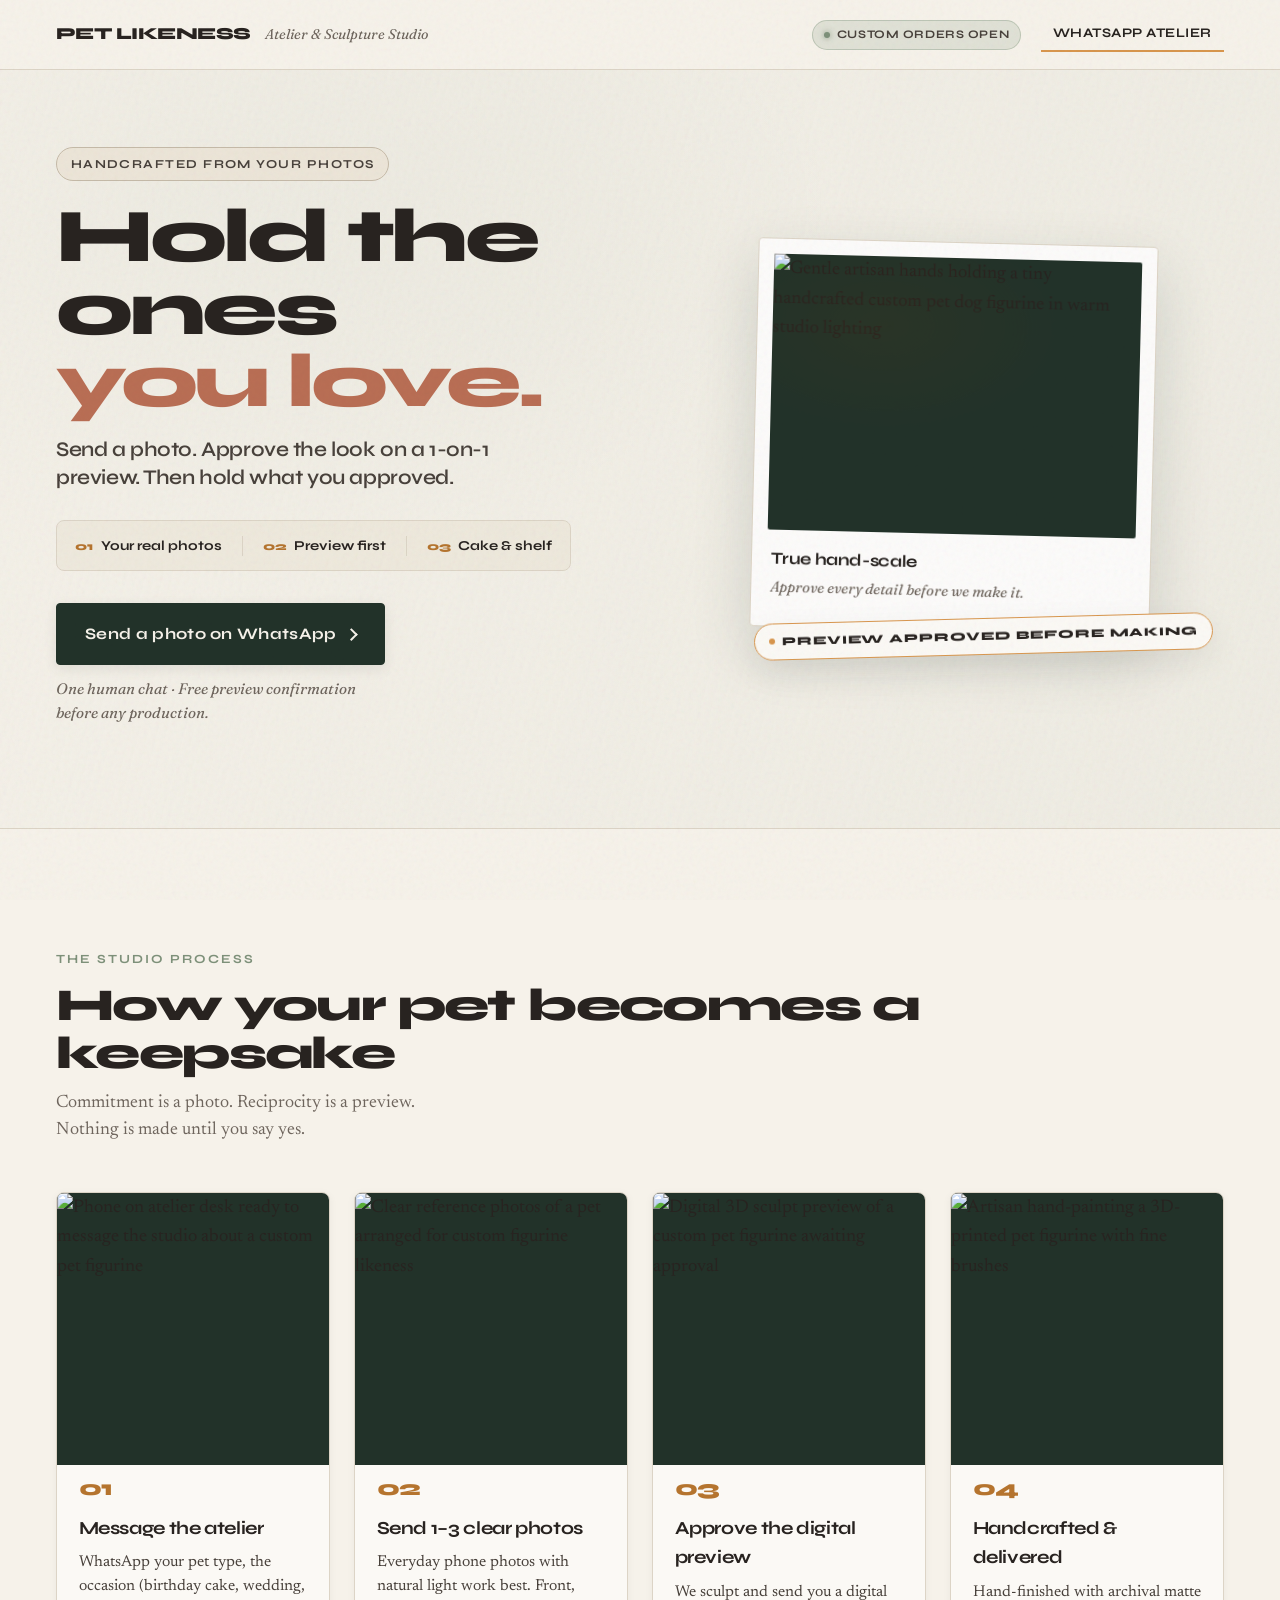
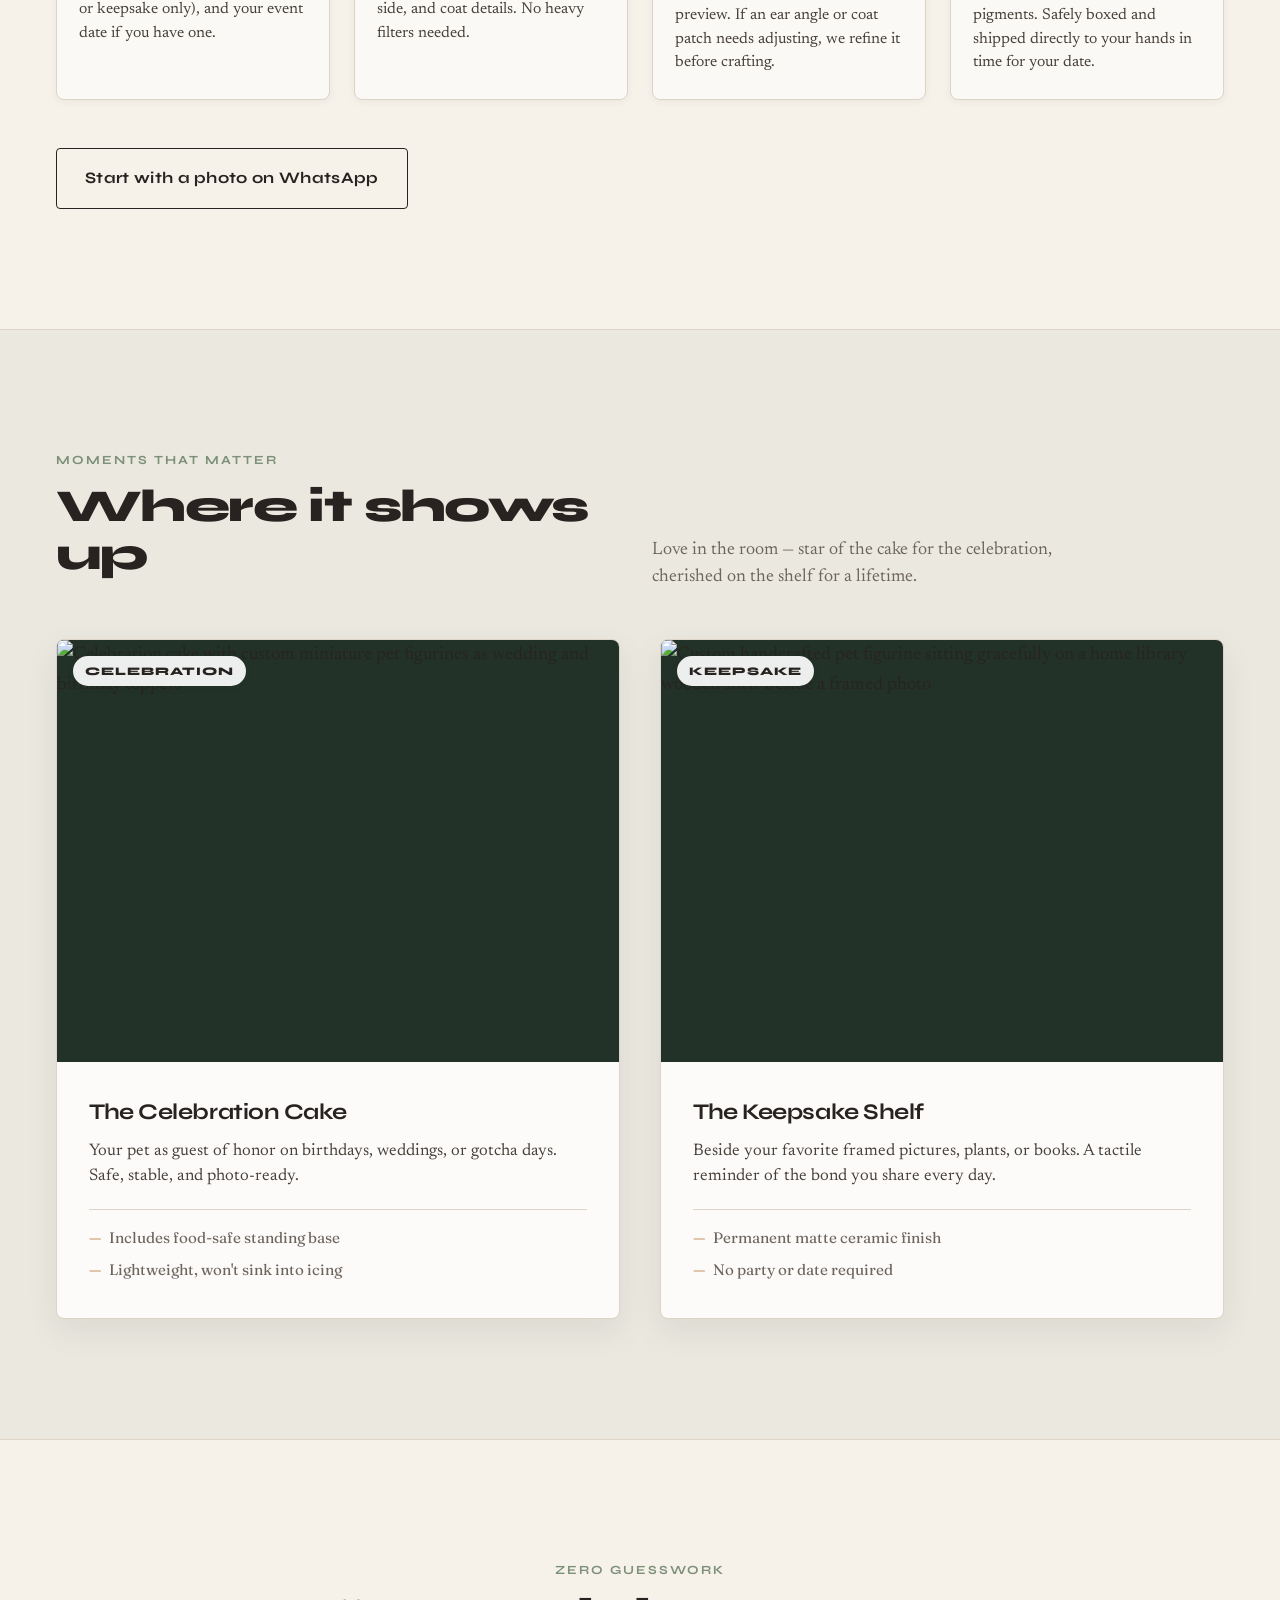
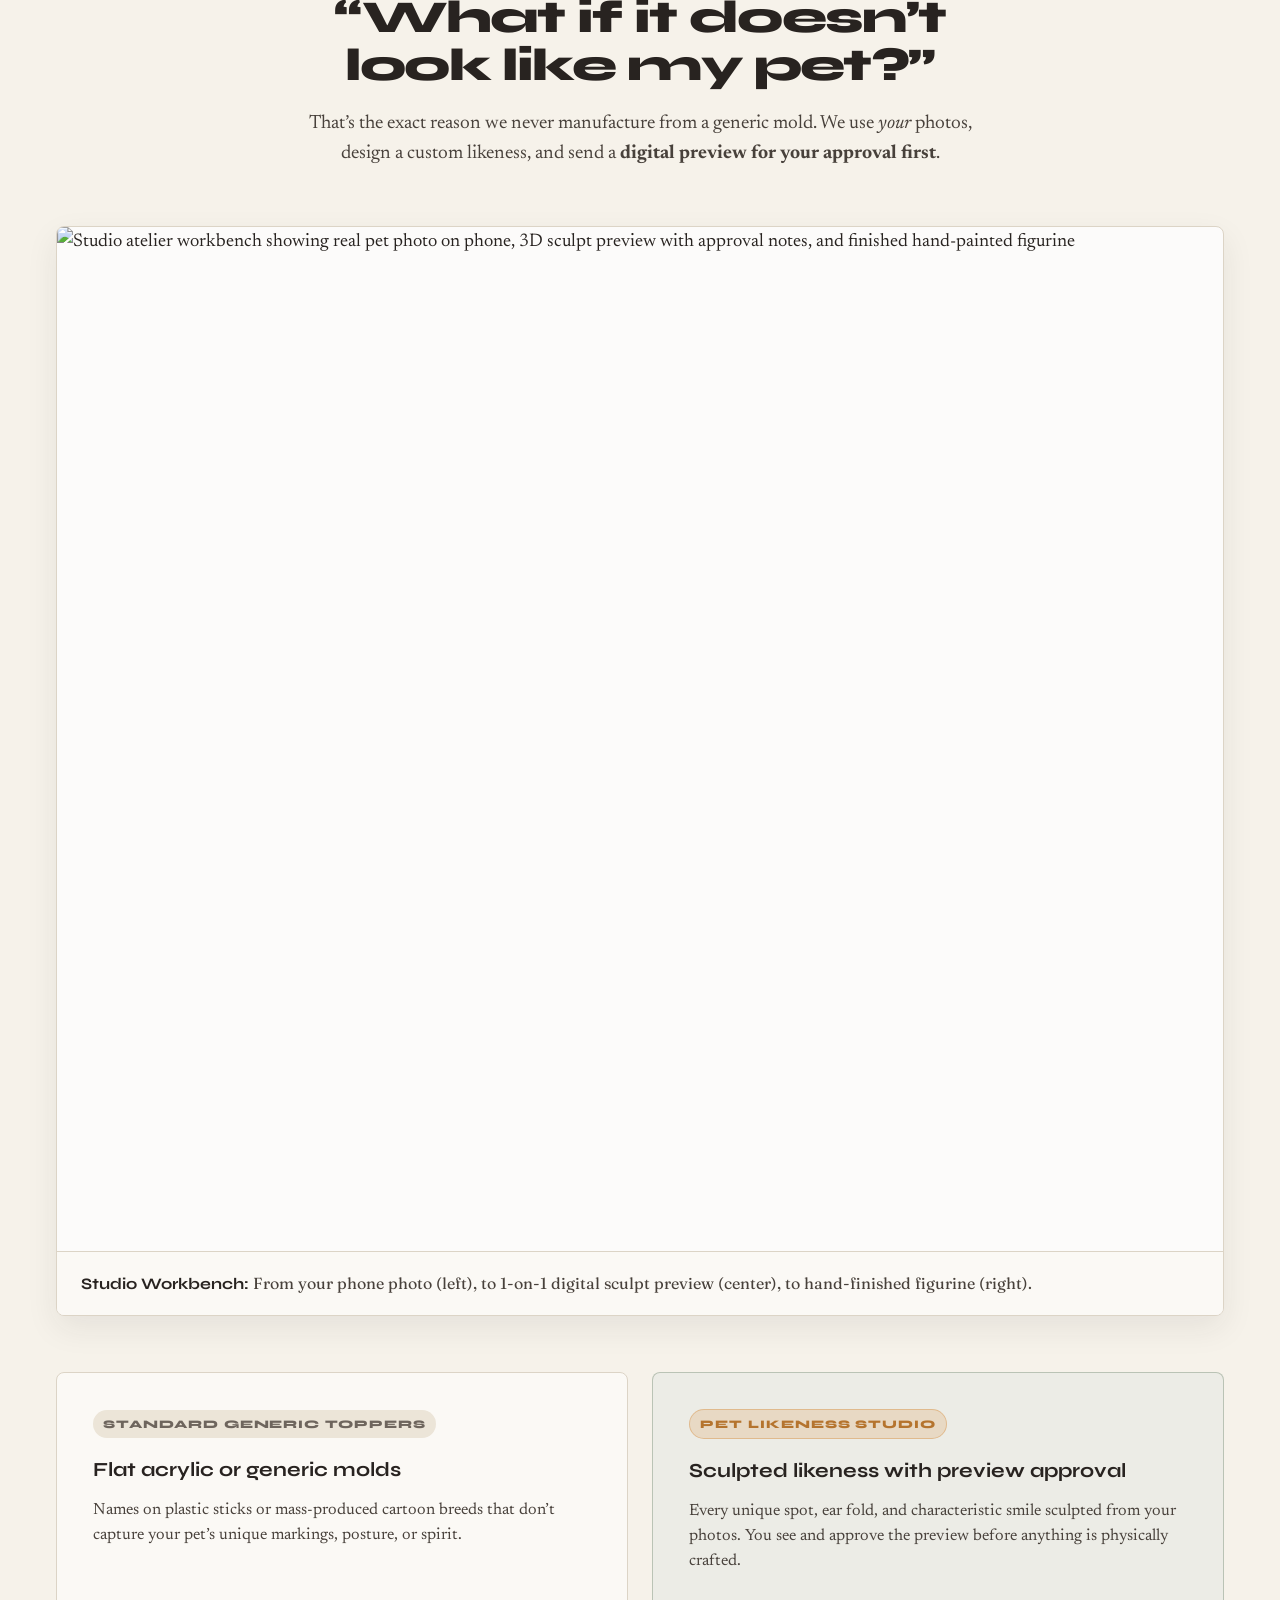
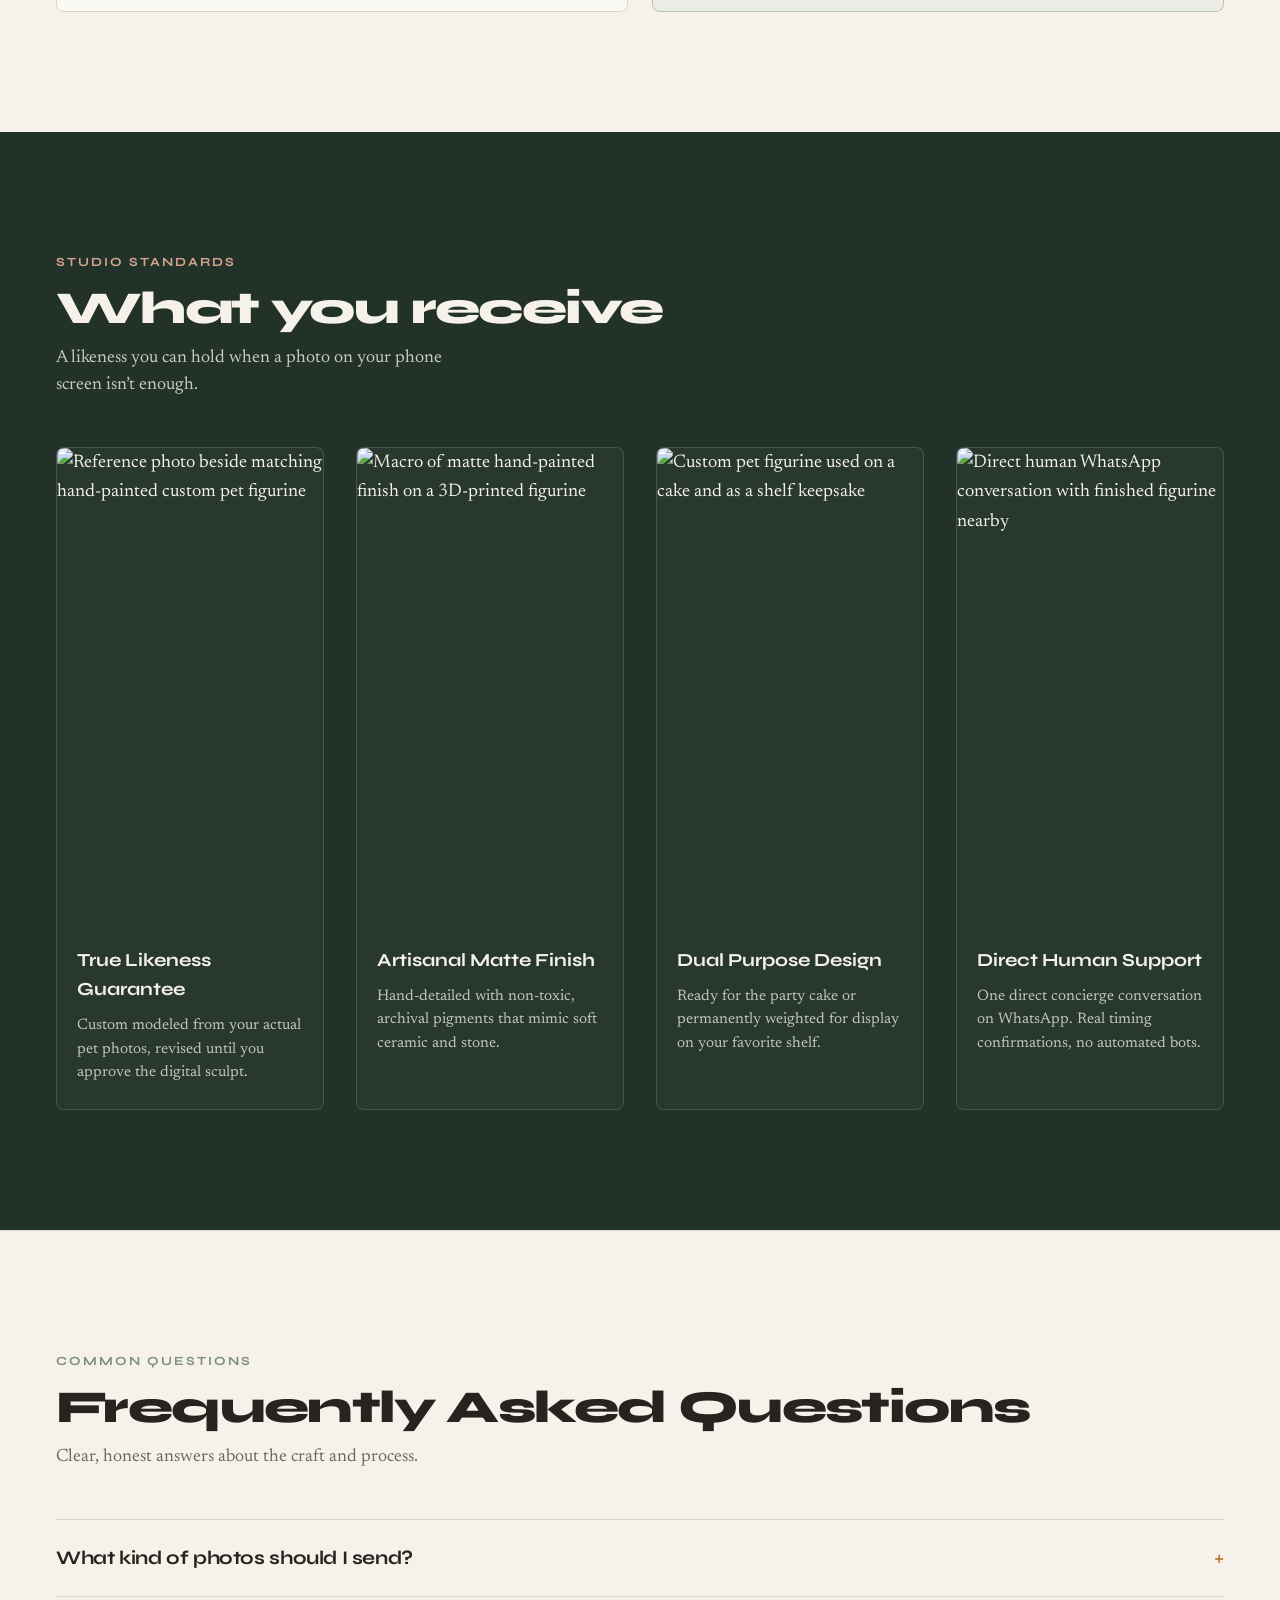
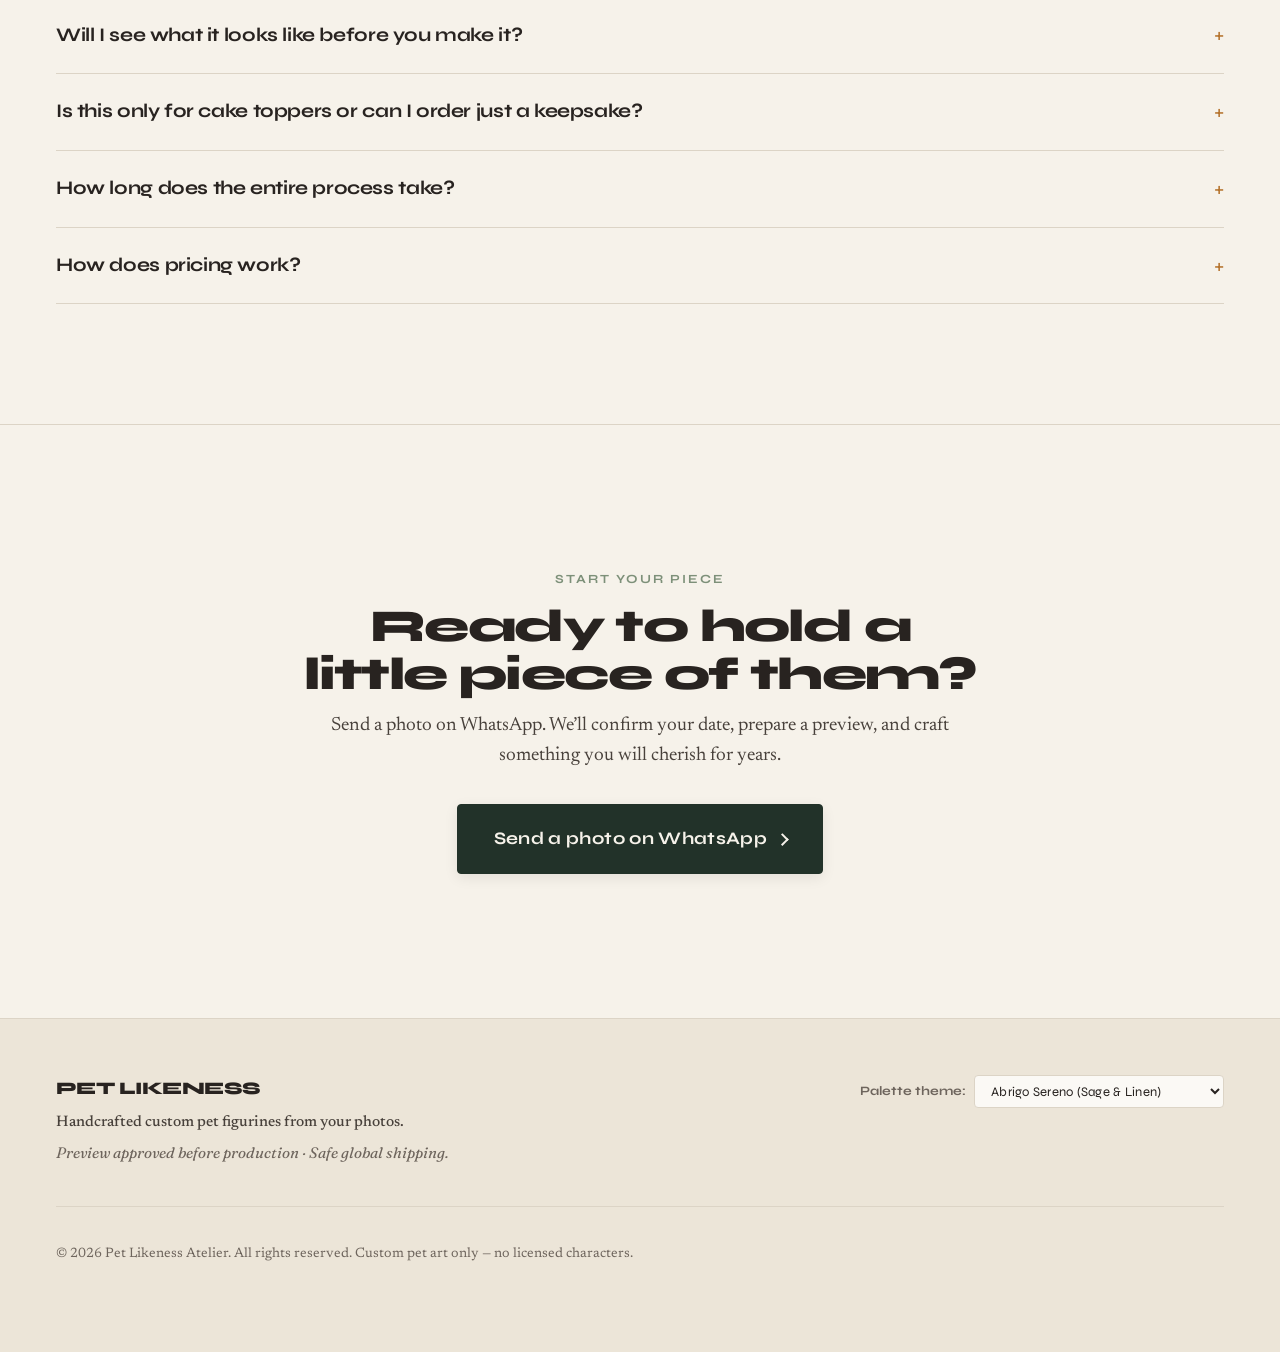
==== landing/index.html @ f9dd15cf "feat(landing): ship Pet Likeness atelier page with Abrigo Sereno palette Adds the conversion landing" ====
<!DOCTYPE html>
<html lang="en" data-palette="abrigo-sereno">
<head>
  <meta charset="UTF-8" />
  <meta name="viewport" content="width=device-width, initial-scale=1" />
  <title>Pet Likeness — Love you can hold | Custom Pet Figurine Studio</title>
  <meta
    name="description"
    content="Hold the ones you love. A custom pet figurine handcrafted from your photo — approve the digital preview, then keep them close."
  />
  <link rel="preconnect" href="https://fonts.googleapis.com" />
  <link rel="preconnect" href="https://fonts.gstatic.com" crossorigin />
  <link
    href="https://fonts.googleapis.com/css2?family=Fraunces:opsz,ital,wght@9..144,0,400;9..144,0,500;9..144,1,400;9..144,1,500&family=Newsreader:opsz,ital,wght@6..72,400;6..72,500;6..72,600&family=Syne:wght@500;700;800&display=swap"
    rel="stylesheet"
  />
  <link rel="stylesheet" href="styles.css" />
</head>
<body>
  <a class="skip-link" href="#main">Skip to content</a>
  <div class="grain" aria-hidden="true"></div>

  <!-- Studio Topbar -->
  <header class="topbar">
    <div class="topbar__brand">
      <a class="mark" href="#main">Pet Likeness</a>
      <span class="topbar__tagline">Atelier &amp; Sculpture Studio</span>
    </div>
    <div class="topbar__actions">
      <span class="status-badge" aria-label="Studio status">
        <span class="status-dot"></span> Custom Orders Open
      </span>
      <a class="topbar__wa js-wa" href="#">WhatsApp Atelier</a>
    </div>
  </header>

  <main id="main">
    <!-- Hero: Hand-Scale Physical Emotion (System 1) + Atelier Framing -->
    <section class="hero" aria-labelledby="hero-heading">
      <div class="hero__wash" aria-hidden="true"></div>
      <div class="hero__grid">
        <div class="hero__copy">
          <div class="studio-badge load-a">
            Handcrafted from your photos
          </div>
          <h1 id="hero-heading" class="load-b">
            Hold the ones
            <span class="h1-accent">you love.</span>
          </h1>
          <p class="craft load-c">
            Send a photo. Approve the look on a 1-on-1 preview. Then hold what you approved.
          </p>
          
          <div class="hero__highlights load-c">
            <div class="highlight-item">
              <span class="highlight-num">01</span>
              <span>Your real photos</span>
            </div>
            <div class="highlight-divider"></div>
            <div class="highlight-item">
              <span class="highlight-num">02</span>
              <span>Preview first</span>
            </div>
            <div class="highlight-divider"></div>
            <div class="highlight-item">
              <span class="highlight-num">03</span>
              <span>Cake &amp; shelf</span>
            </div>
          </div>

          <div class="cta-row load-d">
            <a class="btn btn--primary js-wa" href="#">
              <span>Send a photo on WhatsApp</span>
              <span class="btn-arrow" aria-hidden="true"></span>
            </a>
            <p class="micro">One human chat · Free preview confirmation before any production.</p>
          </div>
        </div>

        <aside class="hero__media load-e" aria-label="Handcrafted pet figurine preview">
          <div class="hold-stage">
            <figure class="polaroid">
              <div class="polaroid__frame">
                <img
                  src="assets/hero-hand-figurine.jpg"
                  alt="Gentle artisan hands holding a tiny handcrafted custom pet dog figurine in warm studio lighting"
                  class="polaroid__img"
                  loading="eager"
                  width="720"
                  height="540"
                />
                <div class="polaroid__glow" aria-hidden="true"></div>
              </div>
              <figcaption class="polaroid__cap">
                <span class="cap-title">True hand-scale</span>
                <span class="cap-sub">Approve every detail before we make it.</span>
              </figcaption>
            </figure>
            <p class="proof-chip">
              <span class="proof-chip__dot"></span> Preview approved before making
            </p>
          </div>
        </aside>
      </div>
    </section>

    <!-- The 4-Step Studio Mechanism -->
    <section class="band" id="how" aria-labelledby="how-heading">
      <div class="band__head">
        <p class="eyebrow">The Studio Process</p>
        <h2 id="how-heading">How your pet becomes a keepsake</h2>
        <p class="band__lead">
          Commitment is a photo. Reciprocity is a preview. Nothing is made until you say yes.
        </p>
      </div>
      <ol class="rail">
        <li class="rail-card">
          <div class="rail-card__media">
            <img
              src="assets/process-01-message.jpg"
              alt="Phone on atelier desk ready to message the studio about a custom pet figurine"
              class="rail-card__img"
              loading="lazy"
              width="640"
              height="640"
            />
          </div>
          <span class="rail__n" aria-hidden="true">01</span>
          <div class="rail__content">
            <h3>Message the atelier</h3>
            <p>WhatsApp your pet type, the occasion (birthday cake, wedding, or keepsake only), and your event date if you have one.</p>
          </div>
        </li>
        <li class="rail-card">
          <div class="rail-card__media">
            <img
              src="assets/process-02-photos.jpg"
              alt="Clear reference photos of a pet arranged for custom figurine likeness"
              class="rail-card__img"
              loading="lazy"
              width="640"
              height="640"
            />
          </div>
          <span class="rail__n" aria-hidden="true">02</span>
          <div class="rail__content">
            <h3>Send 1–3 clear photos</h3>
            <p>Everyday phone photos with natural light work best. Front, side, and coat details. No heavy filters needed.</p>
          </div>
        </li>
        <li class="rail-card">
          <div class="rail-card__media">
            <img
              src="assets/process-03-preview.jpg"
              alt="Digital 3D sculpt preview of a custom pet figurine awaiting approval"
              class="rail-card__img"
              loading="lazy"
              width="640"
              height="640"
            />
          </div>
          <span class="rail__n" aria-hidden="true">03</span>
          <div class="rail__content">
            <h3>Approve the digital preview</h3>
            <p>We sculpt and send you a digital preview. If an ear angle or coat patch needs adjusting, we refine it before crafting.</p>
          </div>
        </li>
        <li class="rail-card">
          <div class="rail-card__media">
            <img
              src="assets/process-04-handcraft.jpg"
              alt="Artisan hand-painting a 3D-printed pet figurine with fine brushes"
              class="rail-card__img"
              loading="lazy"
              width="640"
              height="640"
            />
          </div>
          <span class="rail__n" aria-hidden="true">04</span>
          <div class="rail__content">
            <h3>Handcrafted &amp; delivered</h3>
            <p>Hand-finished with archival matte pigments. Safely boxed and shipped directly to your hands in time for your date.</p>
          </div>
        </li>
      </ol>
      <div class="band__cta">
        <a class="btn btn--secondary js-wa" href="#">
          <span>Start with a photo on WhatsApp</span>
        </a>
      </div>
    </section>

    <!-- Occasions Showcase: Where It Shows Up -->
    <section class="gallery-section" id="where" aria-labelledby="where-heading">
      <div class="gallery-head">
        <div>
          <p class="eyebrow">Moments That Matter</p>
          <h2 id="where-heading">Where it shows up</h2>
        </div>
        <p class="band__lead">
          Love in the room — star of the cake for the celebration, cherished on the shelf for a lifetime.
        </p>
      </div>

      <div class="gallery-grid">
        <article class="gallery-card">
          <div class="gallery-card__media">
            <img
              src="assets/occasion-cake-topper.jpg"
              alt="Celebration cake with custom miniature pet figurines as wedding and birthday toppers"
              class="gallery-card__img"
              loading="lazy"
              width="1536"
              height="1024"
            />
            <span class="gallery-card__tag">Celebration</span>
          </div>
          <div class="gallery-card__info">
            <h3>The Celebration Cake</h3>
            <p>Your pet as guest of honor on birthdays, weddings, or gotcha days. Safe, stable, and photo-ready.</p>
            <ul class="card-features">
              <li>Includes food-safe standing base</li>
              <li>Lightweight, won't sink into icing</li>
            </ul>
          </div>
        </article>

        <article class="gallery-card">
          <div class="gallery-card__media">
            <img
              src="assets/occasion-shelf-keepsake.jpg"
              alt="Custom handcrafted pet figurine sitting gracefully on a home library wooden shelf beside a framed photo"
              class="gallery-card__img"
              loading="lazy"
              width="1536"
              height="1024"
            />
            <span class="gallery-card__tag">Keepsake</span>
          </div>
          <div class="gallery-card__info">
            <h3>The Keepsake Shelf</h3>
            <p>Beside your favorite framed pictures, plants, or books. A tactile reminder of the bond you share every day.</p>
            <ul class="card-features">
              <li>Permanent matte ceramic finish</li>
              <li>No party or date required</li>
            </ul>
          </div>
        </article>
      </div>
    </section>

    <!-- The Real Worry: Likeness Guarantee & Visual Proof -->
    <section class="worry-section" id="worry" aria-labelledby="worry-heading">
      <div class="worry-container">
        <div class="worry-header">
          <p class="eyebrow">Zero Guesswork</p>
          <h2 id="worry-heading">“What if it doesn’t look like my pet?”</h2>
          <p class="worry__lead">
            That’s the exact reason we never manufacture from a generic mold. We use <em>your</em> photos, design a custom likeness, and send a <strong>digital preview for your approval first</strong>.
          </p>
        </div>

        <div class="proof-showcase">
          <figure class="proof-figure">
            <img
              src="assets/mechanism-preview-craft.jpg"
              alt="Studio atelier workbench showing real pet photo on phone, 3D sculpt preview with approval notes, and finished hand-painted figurine"
              class="proof-img"
              loading="lazy"
              width="1536"
              height="1024"
            />
            <figcaption class="proof-caption">
              <strong>Studio Workbench:</strong> From your phone photo (left), to 1-on-1 digital sculpt preview (center), to hand-finished figurine (right).
            </figcaption>
          </figure>
        </div>

        <div class="comparison-grid">
          <div class="compare-card compare-card--generic">
            <span class="compare-badge">Standard Generic Toppers</span>
            <h3>Flat acrylic or generic molds</h3>
            <p>Names on plastic sticks or mass-produced cartoon breeds that don’t capture your pet’s unique markings, posture, or spirit.</p>
          </div>
          <div class="compare-card compare-card--studio">
            <span class="compare-badge compare-badge--highlight">Pet Likeness Studio</span>
            <h3>Sculpted likeness with preview approval</h3>
            <p>Every unique spot, ear fold, and characteristic smile sculpted from your photos. You see and approve the preview before anything is physically crafted.</p>
          </div>
        </div>
      </div>
    </section>

    <!-- What You Get: Studio Guarantee -->
    <section class="band band--ink" id="get" aria-labelledby="get-heading">
      <div class="band__head">
        <p class="eyebrow eyebrow--light">Studio Standards</p>
        <h2 id="get-heading">What you receive</h2>
        <p class="band__lead">A likeness you can hold when a photo on your phone screen isn’t enough.</p>
      </div>
      <div class="specs-grid">
        <div class="spec-box">
          <img
            src="assets/spec-likeness.jpg"
            alt="Reference photo beside matching hand-painted custom pet figurine"
            class="spec-thumb"
            loading="lazy"
            width="480"
            height="480"
          />
          <h4>True Likeness Guarantee</h4>
          <p>Custom modeled from your actual pet photos, revised until you approve the digital sculpt.</p>
        </div>
        <div class="spec-box">
          <img
            src="assets/spec-finish.jpg"
            alt="Macro of matte hand-painted finish on a 3D-printed figurine"
            class="spec-thumb"
            loading="lazy"
            width="480"
            height="480"
          />
          <h4>Artisanal Matte Finish</h4>
          <p>Hand-detailed with non-toxic, archival pigments that mimic soft ceramic and stone.</p>
        </div>
        <div class="spec-box">
          <img
            src="assets/spec-dual.jpg"
            alt="Custom pet figurine used on a cake and as a shelf keepsake"
            class="spec-thumb"
            loading="lazy"
            width="480"
            height="480"
          />
          <h4>Dual Purpose Design</h4>
          <p>Ready for the party cake or permanently weighted for display on your favorite shelf.</p>
        </div>
        <div class="spec-box">
          <img
            src="assets/spec-support.jpg"
            alt="Direct human WhatsApp conversation with finished figurine nearby"
            class="spec-thumb"
            loading="lazy"
            width="480"
            height="480"
          />
          <h4>Direct Human Support</h4>
          <p>One direct concierge conversation on WhatsApp. Real timing confirmations, no automated bots.</p>
        </div>
      </div>
    </section>

    <!-- FAQ -->
    <section class="band" id="faq" aria-labelledby="faq-heading">
      <div class="band__head">
        <p class="eyebrow">Common Questions</p>
        <h2 id="faq-heading">Frequently Asked Questions</h2>
        <p class="band__lead">Clear, honest answers about the craft and process.</p>
      </div>
      <div class="faq">
        <details>
          <summary>What kind of photos should I send?</summary>
          <div class="faq-content">
            <p>Any 1 to 3 clear photos taken with your phone under natural light. A full-body view, a clear face shot, and any special markings (spots, unique tail, coat gradient) work perfectly.</p>
          </div>
        </details>
        <details>
          <summary>Will I see what it looks like before you make it?</summary>
          <div class="faq-content">
            <p>Yes, 100%. We always provide a digital preview first. Production only begins after you give your explicit approval.</p>
          </div>
        </details>
        <details>
          <summary>Is this only for cake toppers or can I order just a keepsake?</summary>
          <div class="faq-content">
            <p>Both! While many people love having their pet on their birthday or wedding cake, over half of our orders are made purely as home keepsakes to keep on a desk or shelf.</p>
          </div>
        </details>
        <details>
          <summary>How long does the entire process take?</summary>
          <div class="faq-content">
            <p>Because each piece is custom designed, crafted, and painted by hand, timing depends on our current studio queue and your event date. Tell us your date on WhatsApp and we will confirm scheduling upfront.</p>
          </div>
        </details>
        <details>
          <summary>How does pricing work?</summary>
          <div class="faq-content">
            <p>Pricing is transparent and based on pet size, detail complexity, and whether you'd like single or multiple pets. Send a photo and we’ll reply with a custom quote.</p>
          </div>
        </details>
      </div>
    </section>

    <!-- Closing Callout with Ambient Background -->
    <section class="close" id="close" aria-labelledby="close-heading">
      <div class="close__backdrop" style="background-image: url('assets/studio-ambient-bg.jpg');" aria-hidden="true"></div>
      <div class="close__overlay" aria-hidden="true"></div>
      <div class="close__content">
        <p class="eyebrow">Start Your Piece</p>
        <h2 id="close-heading">Ready to hold a little piece of them?</h2>
        <p class="close__desc">
          Send a photo on WhatsApp. We’ll confirm your date, prepare a preview, and craft something you will cherish for years.
        </p>
        <a class="btn btn--primary btn--large js-wa" href="#">
          <span>Send a photo on WhatsApp</span>
          <span class="btn-arrow" aria-hidden="true"></span>
        </a>
      </div>
    </section>
  </main>

  <!-- Sticky Mobile Concierge Bar -->
  <aside class="mobile-bar" aria-label="Quick WhatsApp contact">
    <div class="mobile-bar__inner">
      <div class="mobile-bar__text">
        <strong>Custom Pet Figurine</strong>
        <span>Preview before we make</span>
      </div>
      <a class="btn btn--small js-wa" href="#">Send Photo</a>
    </div>
  </aside>

  <!-- Footer -->
  <footer class="foot">
    <div class="foot__grid">
      <div>
        <p class="mark mark--foot">Pet Likeness</p>
        <p class="foot__lead">Handcrafted custom pet figurines from your photos.</p>
        <p class="foot__sub">Preview approved before production · Safe global shipping.</p>
      </div>
      <div class="foot__palette">
        <label class="palette-switch">
          <span>Palette theme:</span>
          <select class="js-palette" aria-label="Test color palette">
            <option value="abrigo-sereno" selected>Abrigo Sereno (Sage &amp; Linen)</option>
            <option value="cool-paper-warmth">Cool Paper Warmth (Amber &amp; Ink)</option>
          </select>
        </label>
      </div>
    </div>
    <div class="foot__legal">
      <p>© 2026 Pet Likeness Atelier. All rights reserved. Custom pet art only — no licensed characters.</p>
    </div>
  </footer>

  <script src="app.js"></script>
</body>
</html>
---- landing/styles.css ----
/* ==========================================================================
   Pet Likeness — Studio & Atelier Design System (Anti-Slop Senior UI/UX)
   ========================================================================== */

/* Palettes — toggle via <html data-palette="…">
   abrigo-sereno (Sage & Linen Atelier) | cool-paper-warmth (Ink & Amber Workshop) */
:root,
[data-palette="abrigo-sereno"] {
  /* 20% Luz & Presença — Linho Cru / Alabastro */
  --paper: #f6f2ea;
  --paper-2: #ece5d8;
  --paper-card: #fbf9f5;
  --polaroid: #fcfbfa;

  /* 10% Fidelidade & Peso — Verde Cipreste Noturno */
  --shot: #223229;
  --shot-surface: #1a2720;

  /* 5% Texto / Estrutura — Taupe Carvão */
  --ink: #282320;
  --ink-soft: #48413b;
  --muted: #6e655d;

  /* 5% Fagulha Emocional — Dourado Damasco / Mel */
  --accent: #d8964d;
  --accent-deep: #b5742e;
  --wash-amber: rgba(216, 150, 77, 0.16);
  --glow-amber: rgba(216, 150, 77, 0.32);

  /* CTA: Cipreste Artesanal (solidez) + Linho Cru (on) — Contraste AA */
  --accent-btn: #223229;
  --accent-btn-hover: #141f19;
  --on-accent: #f6f2ea;

  /* 40% Âncora Principal — Verde Sálvia Suave & Telas */
  --sage: #7d9079;
  --sage-soft: #9bad97;
  --wash-sage: rgba(125, 144, 121, 0.18);
  --hand: #344239;
  --hand-2: #48574d;

  /* 20% Calor Humano — Blush Argila / Terracota Suave */
  --fig: #d4a58e;
  --fig-deep: #c48e77;
  --blush: #b96e54;

  /* Linhas, Sombras & Estruturas Táteis */
  --line: #dcd4c6;
  --line-strong: #c5baa8;
  --focus: #223229;
  --shadow-subtle: 0 2px 8px rgba(40, 35, 32, 0.05);
  --shadow-card: 0 12px 32px rgba(40, 35, 32, 0.08);
  --shadow-polaroid: 0 24px 60px rgba(34, 50, 41, 0.16);

  --font-display: "Syne", -apple-system, BlinkMacSystemFont, sans-serif;
  --font-body: "Newsreader", Georgia, serif;
  --font-detail: "Fraunces", Georgia, serif;

  --r-btn: 4px;
  --r-card: 8px;
  --r-pill: 9999px;
  --ease-out: cubic-bezier(0.16, 1, 0.3, 1);
  --max: 74rem;
}

[data-palette="cool-paper-warmth"] {
  --paper: #e9e8e4;
  --paper-2: #dedcd5;
  --paper-card: #f2f1ec;
  --polaroid: #f7f6f2;

  --shot: #262e27;
  --shot-surface: #1c221d;

  --ink: #141311;
  --ink-soft: #383631;
  --muted: #5e5b54;

  --accent: #c8922a;
  --accent-deep: #8f6516;
  --wash-amber: rgba(200, 146, 42, 0.14);
  --glow-amber: rgba(200, 146, 42, 0.28);

  --accent-btn: #8f6516;
  --accent-btn-hover: #714e0e;
  --on-accent: #fffbf5;

  --sage: #5e6d5b;
  --sage-soft: #7a8c76;
  --wash-sage: rgba(94, 109, 91, 0.14);
  --hand: #384136;
  --hand-2: #4a5448;

  --fig: #d4c4a6;
  --fig-deep: #c1b090;
  --blush: #b87c42;

  --line: #c9c7be;
  --line-strong: #aba89c;
  --focus: #8f6516;
  --shadow-subtle: 0 2px 8px rgba(20, 19, 17, 0.05);
  --shadow-card: 0 12px 32px rgba(20, 19, 17, 0.08);
  --shadow-polaroid: 0 24px 60px rgba(20, 19, 17, 0.16);
}

/* ==========================================================================
   Base & Reset
   ========================================================================== */
*,
*::before,
*::after {
  box-sizing: border-box;
}

html {
  scroll-behavior: smooth;
  font-size: 16px;
}

body {
  margin: 0;
  font-family: var(--font-body);
  font-size: 1.15rem;
  line-height: 1.6;
  color: var(--ink);
  background-color: var(--paper);
  -webkit-font-smoothing: antialiased;
  -moz-osx-font-smoothing: grayscale;
  overflow-x: hidden;
}

::selection {
  background: color-mix(in srgb, var(--accent) 35%, white);
  color: var(--ink);
}

:focus-visible {
  outline: 2px solid var(--focus);
  outline-offset: 3px;
}

.skip-link {
  position: absolute;
  left: -999px;
  top: 0;
  background: var(--ink);
  color: var(--paper);
  padding: 0.5rem 1rem;
  font-family: var(--font-display);
  font-size: 0.85rem;
  z-index: 100;
  text-decoration: none;
}

.skip-link:focus {
  left: 1rem;
  top: 1rem;
}

/* Paper Grain Texture Overlay */
.grain {
  pointer-events: none;
  position: fixed;
  inset: 0;
  z-index: 60;
  opacity: 0.055;
  mix-blend-mode: multiply;
  background-image: url("data:image/svg+xml,%3Csvg viewBox='0 0 256 256' xmlns='http://www.w3.org/2000/svg'%3E%3Cfilter id='n'%3E%3CfeTurbulence type='fractalNoise' baseFrequency='0.85' numOctaves='4' stitchTiles='stitch'/%3E%3C/filter%3E%3Crect width='100%25' height='100%25' filter='url(%23n)'/%3E%3C/svg%3E");
}

/* ==========================================================================
   Header & Topbar (Studio Identity)
   ========================================================================== */
.topbar {
  position: sticky;
  top: 0;
  z-index: 40;
  display: flex;
  align-items: center;
  justify-content: space-between;
  gap: 1.5rem;
  padding: 1.1rem clamp(1.25rem, 5vw, 3.5rem);
  border-bottom: 1px solid var(--line);
  background: color-mix(in srgb, var(--paper) 92%, transparent);
  backdrop-filter: blur(12px);
  -webkit-backdrop-filter: blur(12px);
  transition: border-color 200ms ease;
}

.topbar__brand {
  display: flex;
  align-items: baseline;
  gap: 0.85rem;
}

.mark {
  font-family: var(--font-display);
  font-weight: 800;
  letter-spacing: -0.03em;
  text-decoration: none;
  color: var(--ink);
  text-transform: uppercase;
  font-size: 1.05rem;
}

.topbar__tagline {
  font-family: var(--font-detail);
  font-style: italic;
  font-size: 0.88rem;
  color: var(--muted);
  display: none;
}

@media (min-width: 680px) {
  .topbar__tagline {
    display: inline-block;
  }
}

.topbar__actions {
  display: flex;
  align-items: center;
  gap: 1.25rem;
}

.status-badge {
  display: inline-flex;
  align-items: center;
  gap: 0.45rem;
  font-family: var(--font-display);
  font-size: 0.72rem;
  font-weight: 700;
  letter-spacing: 0.05em;
  text-transform: uppercase;
  color: var(--ink-soft);
  background: color-mix(in srgb, var(--sage) 18%, transparent);
  padding: 0.3rem 0.65rem;
  border-radius: var(--r-pill);
  border: 1px solid color-mix(in srgb, var(--sage) 35%, transparent);
}

.status-dot {
  width: 6px;
  height: 6px;
  border-radius: 50%;
  background-color: var(--sage);
  box-shadow: 0 0 6px var(--sage);
  animation: pulse-dot 2.5s infinite ease-in-out;
}

@keyframes pulse-dot {
  0%, 100% { opacity: 1; transform: scale(1); }
  50% { opacity: 0.4; transform: scale(0.85); }
}

.topbar__wa {
  font-family: var(--font-display);
  font-weight: 700;
  font-size: 0.82rem;
  letter-spacing: 0.04em;
  text-transform: uppercase;
  text-decoration: none;
  color: var(--ink);
  padding: 0.35rem 0.75rem;
  border-bottom: 2px solid var(--accent);
  transition: all 150ms var(--ease-out);
}

.topbar__wa:hover {
  color: var(--accent-deep);
  border-bottom-color: var(--ink);
}

/* ==========================================================================
   Hero Section (System 1: Emotion, Tactility & Hand-Scale)
   ========================================================================== */
.hero {
  position: relative;
  isolation: isolate;
  padding: clamp(2.5rem, 6vw, 5rem) clamp(1.25rem, 5vw, 3.5rem) clamp(3.5rem, 8vw, 6.5rem);
  overflow: hidden;
}

.hero__wash {
  position: absolute;
  inset: -15% -10%;
  z-index: -1;
  background-color: color-mix(in srgb, var(--sage) 8%, var(--paper));
  background-image:
    linear-gradient(
      105deg,
      color-mix(in srgb, var(--paper) 88%, transparent) 0%,
      color-mix(in srgb, var(--paper) 55%, transparent) 42%,
      color-mix(in srgb, var(--paper) 18%, transparent) 100%
    ),
    radial-gradient(ellipse 65% 55% at 20% 25%, var(--wash-sage), transparent 65%),
    url("assets/hero-studio-wash.jpg");
  background-size: cover, auto, cover;
  background-position: center, center, right center;
  animation: wash-breathe 12s var(--ease-out) infinite alternate;
}

.hero__grid {
  width: min(100%, var(--max));
  margin-inline: auto;
  display: grid;
  gap: 3rem 2.5rem;
  align-items: center;
}

@media (min-width: 960px) {
  .hero__grid {
    grid-template-columns: 5fr 4.8fr;
    gap: 3.5rem 4rem;
  }
}

.studio-badge {
  display: inline-flex;
  align-items: center;
  gap: 0.5rem;
  font-family: var(--font-display);
  font-weight: 700;
  font-size: 0.76rem;
  letter-spacing: 0.12em;
  text-transform: uppercase;
  color: var(--ink-soft);
  background: var(--paper-2);
  border: 1px solid var(--line-strong);
  padding: 0.4rem 0.85rem;
  border-radius: var(--r-pill);
  margin-bottom: 1.25rem;
}

.hero h1 {
  margin: 0 0 1.15rem;
  font-family: var(--font-display);
  font-weight: 800;
  font-size: clamp(2.8rem, 6.5vw, 4.75rem);
  line-height: 0.95;
  letter-spacing: -0.045em;
  max-width: 10.5ch;
  color: var(--ink);
}

.h1-accent {
  color: var(--blush);
  font-style: normal;
  display: block;
}

.craft {
  margin: 0 0 1.75rem;
  max-width: 32ch;
  font-family: var(--font-display);
  font-weight: 600;
  font-size: clamp(1.1rem, 2.2vw, 1.3rem);
  letter-spacing: -0.02em;
  line-height: 1.35;
  color: var(--ink-soft);
}

.hero__highlights {
  display: flex;
  align-items: center;
  gap: 1.25rem;
  margin-bottom: 2rem;
  padding: 0.85rem 1.15rem;
  background: color-mix(in srgb, var(--paper-2) 65%, transparent);
  border: 1px solid var(--line);
  border-radius: var(--r-card);
  width: fit-content;
  max-width: 100%;
}

.highlight-item {
  display: flex;
  align-items: center;
  gap: 0.45rem;
  font-family: var(--font-display);
  font-weight: 700;
  font-size: 0.85rem;
  color: var(--ink);
}

.highlight-num {
  font-size: 0.72rem;
  color: var(--accent-deep);
  font-weight: 800;
}

.highlight-divider {
  width: 1px;
  height: 1.25rem;
  background-color: var(--line);
}

.cta-row {
  display: flex;
  flex-direction: column;
  align-items: flex-start;
  gap: 0.75rem;
}

.micro {
  margin: 0;
  font-family: var(--font-detail);
  font-style: italic;
  font-weight: 400;
  font-size: 0.95rem;
  color: var(--muted);
  max-width: 34ch;
}

/* Primary / Secondary Buttons */
.btn {
  display: inline-flex;
  align-items: center;
  justify-content: center;
  gap: 0.65rem;
  padding: 1.05rem 1.75rem;
  border-radius: var(--r-btn);
  font-family: var(--font-display);
  font-weight: 700;
  font-size: 1rem;
  letter-spacing: 0.02em;
  text-decoration: none;
  border: 1px solid transparent;
  cursor: pointer;
  box-shadow: 0 4px 14px rgba(0, 0, 0, 0.08);
  transition: all 180ms var(--ease-out);
}

.btn-arrow {
  display: inline-block;
  width: 0.55rem;
  height: 0.55rem;
  border-right: 2px solid currentColor;
  border-top: 2px solid currentColor;
  transform: rotate(45deg);
  transition: transform 180ms var(--ease-out);
  flex-shrink: 0;
}

.btn:hover .btn-arrow {
  transform: rotate(45deg) translate(2px, -2px);
}

.btn--primary {
  background: var(--accent-btn);
  color: var(--on-accent);
  border-color: var(--accent-btn);
}

.btn--primary:hover {
  background: var(--accent-btn-hover);
  border-color: var(--accent-btn-hover);
  transform: translateY(-2px);
  box-shadow: 0 8px 24px rgba(0, 0, 0, 0.14);
}

.btn--secondary {
  background: transparent;
  color: var(--ink);
  border-color: var(--ink);
  box-shadow: none;
}

.btn--secondary:hover {
  background: var(--ink);
  color: var(--paper);
  transform: translateY(-2px);
}

.btn--large {
  padding: 1.25rem 2.25rem;
  font-size: 1.1rem;
}

.btn--small {
  padding: 0.6rem 1.1rem;
  font-size: 0.85rem;
}

/* Hero Media & Polaroid Showcase */
.hero__media {
  justify-self: center;
  width: 100%;
  max-width: 32rem;
}

@media (min-width: 960px) {
  .hero__media {
    justify-self: end;
    max-width: 36rem;
  }
}

.hold-stage {
  position: relative;
  display: grid;
  place-items: center;
  padding: 1rem 0;
}

.polaroid {
  position: relative;
  z-index: 2;
  margin: 0;
  width: min(100%, 25rem);
  background: var(--polaroid);
  padding: 0.95rem 0.95rem 1.65rem;
  border-radius: 4px;
  box-shadow: var(--shadow-polaroid);
  border: 1px solid var(--line);
  transform: rotate(1.4deg);
  transition: transform 300ms var(--ease-out), box-shadow 300ms var(--ease-out);
  animation: polaroid-settle 900ms var(--ease-out) both;
}

.polaroid:hover {
  transform: rotate(0deg) scale(1.015);
  box-shadow: 0 30px 70px rgba(34, 50, 41, 0.22);
}

.polaroid__frame {
  position: relative;
  background: var(--shot);
  aspect-ratio: 4 / 3;
  overflow: hidden;
  border-radius: 2px;
}

.polaroid__img {
  width: 100%;
  height: 100%;
  object-fit: cover;
  display: block;
  transition: transform 600ms var(--ease-out);
}

.polaroid:hover .polaroid__img {
  transform: scale(1.03);
}

.polaroid__glow {
  position: absolute;
  inset: 0;
  background: radial-gradient(ellipse 70% 55% at 30% 25%, var(--glow-amber), transparent 70%);
  pointer-events: none;
  mix-blend-mode: soft-light;
  opacity: 0.6;
}

.polaroid__cap {
  margin: 1rem 0.25rem 0;
  display: flex;
  flex-direction: column;
  gap: 0.2rem;
}

.cap-title {
  font-family: var(--font-display);
  font-weight: 700;
  font-size: 1.05rem;
  letter-spacing: -0.02em;
  color: var(--ink);
}

.cap-sub {
  font-family: var(--font-detail);
  font-style: italic;
  font-size: 0.92rem;
  color: var(--muted);
}

.proof-chip {
  position: absolute;
  z-index: 3;
  right: 2%;
  bottom: -0.5rem;
  margin: 0;
  display: inline-flex;
  align-items: center;
  gap: 0.45rem;
  font-family: var(--font-display);
  font-weight: 800;
  font-size: 0.74rem;
  letter-spacing: 0.08em;
  text-transform: uppercase;
  color: var(--ink);
  background: var(--paper-card);
  border: 1px solid var(--accent);
  padding: 0.5rem 0.85rem;
  border-radius: var(--r-pill);
  box-shadow: var(--shadow-card);
  transform: rotate(-1.5deg);
}

.proof-chip__dot {
  width: 6px;
  height: 6px;
  border-radius: 50%;
  background: var(--accent);
}

/* ==========================================================================
   Sections & Bands General Layout
   ========================================================================== */
.band {
  padding: clamp(4rem, 10vw, 7.5rem) clamp(1.25rem, 5vw, 3.5rem);
  border-top: 1px solid var(--line);
}

.band__head {
  width: min(100%, var(--max));
  margin: 0 auto 3rem;
}

.eyebrow {
  margin: 0 0 0.85rem;
  font-family: var(--font-display);
  font-weight: 700;
  font-size: 0.78rem;
  letter-spacing: 0.16em;
  text-transform: uppercase;
  color: var(--sage);
}

.eyebrow--light {
  color: var(--fig);
}

.band h2,
.gallery-head h2,
.worry-header h2,
.close h2 {
  margin: 0 0 0.75rem;
  font-family: var(--font-display);
  font-weight: 800;
  font-size: clamp(2rem, 4vw, 2.85rem);
  letter-spacing: -0.035em;
  line-height: 1.05;
  color: var(--ink);
}

.band__lead {
  margin: 0;
  max-width: 42ch;
  color: var(--muted);
  font-size: 1.125rem;
  line-height: 1.5;
}

/* ==========================================================================
   The 4-Step Mechanism (Studio Rail)
   ========================================================================== */
.rail {
  width: min(100%, var(--max));
  margin: 0 auto;
  padding: 0;
  list-style: none;
  display: grid;
  gap: 1.5rem;
}

@media (min-width: 768px) {
  .rail {
    grid-template-columns: repeat(2, 1fr);
  }
}

@media (min-width: 1100px) {
  .rail {
    grid-template-columns: repeat(4, 1fr);
  }
}

.rail-card {
  background: var(--paper-card);
  border: 1px solid var(--line);
  border-radius: var(--r-card);
  padding: 0 0 1.5rem;
  display: flex;
  flex-direction: column;
  gap: 0.85rem;
  box-shadow: var(--shadow-subtle);
  transition: transform 200ms var(--ease-out), border-color 200ms ease, box-shadow 200ms ease;
  overflow: hidden;
}

.rail-card:hover {
  transform: translateY(-3px);
  border-color: var(--accent);
  box-shadow: var(--shadow-card);
}

.rail-card__media {
  margin: 0;
  aspect-ratio: 1;
  overflow: hidden;
  background: var(--shot);
}

.rail-card__img {
  width: 100%;
  height: 100%;
  object-fit: cover;
  display: block;
  transition: transform 500ms var(--ease-out);
}

.rail-card:hover .rail-card__img {
  transform: scale(1.04);
}

.rail__n {
  font-family: var(--font-display);
  font-weight: 800;
  font-size: 1.35rem;
  letter-spacing: -0.04em;
  color: var(--accent-deep);
  line-height: 1;
  padding: 0 1.35rem;
}

.rail__content {
  padding: 0 1.35rem;
}

.rail__content h3 {
  margin: 0 0 0.5rem;
  font-family: var(--font-display);
  font-weight: 700;
  font-size: 1.15rem;
  letter-spacing: -0.02em;
  color: var(--ink);
}

.rail__content p {
  margin: 0;
  color: var(--ink-soft);
  font-size: 0.98rem;
  line-height: 1.5;
}

.band__cta {
  width: min(100%, var(--max));
  margin: 3rem auto 0;
}

/* ==========================================================================
   Occasions Gallery (Where It Shows Up)
   ========================================================================== */
.gallery-section {
  padding: clamp(4rem, 10vw, 7.5rem) clamp(1.25rem, 5vw, 3.5rem);
  background: color-mix(in srgb, var(--sage) 10%, var(--paper));
  border-top: 1px solid var(--line);
  border-bottom: 1px solid var(--line);
}

.gallery-head {
  width: min(100%, var(--max));
  margin: 0 auto 3rem;
  display: grid;
  gap: 1.5rem;
}

@media (min-width: 860px) {
  .gallery-head {
    grid-template-columns: 1fr 1fr;
    align-items: end;
  }
}

.gallery-grid {
  width: min(100%, var(--max));
  margin: 0 auto;
  display: grid;
  gap: 2.5rem;
}

@media (min-width: 860px) {
  .gallery-grid {
    grid-template-columns: 1fr 1fr;
  }
}

.gallery-card {
  background: var(--polaroid);
  border: 1px solid var(--line);
  border-radius: var(--r-card);
  overflow: hidden;
  box-shadow: var(--shadow-card);
  transition: transform 220ms var(--ease-out), box-shadow 220ms ease;
}

.gallery-card:hover {
  transform: translateY(-4px);
  box-shadow: 0 20px 48px rgba(34, 50, 41, 0.14);
}

.gallery-card__media {
  position: relative;
  aspect-ratio: 4 / 3;
  background: var(--shot);
  overflow: hidden;
}

.gallery-card__img {
  width: 100%;
  height: 100%;
  object-fit: cover;
  display: block;
  transition: transform 600ms var(--ease-out);
}

.gallery-card:hover .gallery-card__img {
  transform: scale(1.04);
}

.gallery-card__tag {
  position: absolute;
  top: 1rem;
  left: 1rem;
  font-family: var(--font-display);
  font-size: 0.72rem;
  font-weight: 800;
  letter-spacing: 0.08em;
  text-transform: uppercase;
  color: var(--ink);
  background: rgba(255, 255, 255, 0.92);
  backdrop-filter: blur(8px);
  padding: 0.35rem 0.75rem;
  border-radius: var(--r-pill);
  box-shadow: var(--shadow-subtle);
}

.gallery-card__info {
  padding: 2rem 2rem 2.25rem;
}

.gallery-card__info h3 {
  margin: 0 0 0.6rem;
  font-family: var(--font-display);
  font-size: 1.4rem;
  font-weight: 700;
  letter-spacing: -0.02em;
  color: var(--ink);
}

.gallery-card__info p {
  margin: 0 0 1.25rem;
  color: var(--ink-soft);
  font-size: 1.05rem;
  line-height: 1.5;
}

.card-features {
  margin: 0;
  padding: 0;
  list-style: none;
  border-top: 1px solid var(--line);
  padding-top: 1rem;
  display: flex;
  flex-direction: column;
  gap: 0.45rem;
}

.card-features li {
  font-family: var(--font-detail);
  font-size: 0.95rem;
  color: var(--muted);
  display: flex;
  align-items: center;
  gap: 0.5rem;
}

.card-features li::before {
  content: "—";
  color: var(--accent-deep);
}

/* ==========================================================================
   "The Real Worry" (Likeness Guarantee & Studio Workbench Proof)
   ========================================================================== */
.worry-section {
  padding: clamp(4rem, 10vw, 7.5rem) clamp(1.25rem, 5vw, 3.5rem);
  background: var(--paper);
}

.worry-container {
  width: min(100%, var(--max));
  margin: 0 auto;
}

.worry-header {
  max-width: 44rem;
  margin: 0 auto 3.5rem;
  text-align: center;
}

.worry__lead {
  font-size: 1.2rem;
  color: var(--ink-soft);
  line-height: 1.6;
}

.proof-showcase {
  margin-bottom: 3.5rem;
}

.proof-figure {
  margin: 0;
  background: var(--polaroid);
  border: 1px solid var(--line);
  border-radius: var(--r-card);
  overflow: hidden;
  box-shadow: var(--shadow-card);
}

.proof-img {
  width: 100%;
  aspect-ratio: 16 / 9;
  object-fit: cover;
  display: block;
}

.proof-caption {
  padding: 1.15rem 1.5rem;
  font-family: var(--font-detail);
  font-size: 1rem;
  color: var(--ink-soft);
  background: var(--paper-card);
  border-top: 1px solid var(--line);
}

.proof-caption strong {
  color: var(--ink);
  font-family: var(--font-display);
}

.comparison-grid {
  display: grid;
  gap: 1.5rem;
}

@media (min-width: 768px) {
  .comparison-grid {
    grid-template-columns: 1fr 1fr;
  }
}

.compare-card {
  padding: 2.25rem;
  border-radius: var(--r-card);
  border: 1px solid var(--line);
  background: var(--paper-card);
}

.compare-badge {
  display: inline-block;
  font-family: var(--font-display);
  font-size: 0.72rem;
  font-weight: 800;
  letter-spacing: 0.08em;
  text-transform: uppercase;
  padding: 0.3rem 0.65rem;
  border-radius: var(--r-pill);
  background: var(--paper-2);
  color: var(--muted);
  margin-bottom: 1rem;
}

.compare-badge--highlight {
  background: color-mix(in srgb, var(--accent) 22%, transparent);
  color: var(--accent-deep);
  border: 1px solid color-mix(in srgb, var(--accent) 45%, transparent);
}

.compare-card h3 {
  margin: 0 0 0.75rem;
  font-family: var(--font-display);
  font-size: 1.25rem;
  font-weight: 700;
  color: var(--ink);
}

.compare-card p {
  margin: 0;
  color: var(--ink-soft);
  font-size: 1.02rem;
  line-height: 1.55;
}

.compare-card--studio {
  background: color-mix(in srgb, var(--sage) 12%, var(--paper-card));
  border-color: color-mix(in srgb, var(--sage) 45%, transparent);
}

/* ==========================================================================
   What You Get: Studio Guarantee (Band Ink)
   ========================================================================== */
.band--ink {
  background: var(--shot);
  color: var(--paper);
  border-top: none;
}

.band--ink h2,
.band--ink .band__lead {
  color: var(--paper);
}

.band--ink .band__lead {
  color: color-mix(in srgb, var(--paper) 80%, transparent);
}

.specs-grid {
  width: min(100%, var(--max));
  margin: 0 auto;
  display: grid;
  gap: 2rem;
}

@media (min-width: 768px) {
  .specs-grid {
    grid-template-columns: repeat(2, 1fr);
  }
}

@media (min-width: 1100px) {
  .specs-grid {
    grid-template-columns: repeat(4, 1fr);
  }
}

.spec-box {
  border: 1px solid color-mix(in srgb, var(--paper) 15%, transparent);
  border-radius: var(--r-card);
  padding: 0 0 1.5rem;
  background: rgba(255, 255, 255, 0.03);
  transition: border-color 200ms ease, background 200ms ease;
  overflow: hidden;
}

.spec-box:hover {
  border-color: var(--accent);
  background: rgba(255, 255, 255, 0.06);
}

.spec-thumb {
  width: 100%;
  aspect-ratio: 1;
  object-fit: cover;
  display: block;
  margin: 0 0 1.1rem;
}

.spec-box h4 {
  margin: 0 1.25rem 0.6rem;
  font-family: var(--font-display);
  font-size: 1.15rem;
  font-weight: 700;
  color: var(--paper);
}

.spec-box p {
  margin: 0 1.25rem;
  color: color-mix(in srgb, var(--paper) 75%, transparent);
  font-size: 0.95rem;
  line-height: 1.55;
}

/* ==========================================================================
   FAQ Accordion
   ========================================================================== */
.faq {
  width: min(100%, var(--max));
  margin: 0 auto;
  border-top: 1px solid var(--line);
}

.faq details {
  border-bottom: 1px solid var(--line);
  padding: 1.25rem 0;
  transition: background-color 150ms ease;
}

.faq summary {
  cursor: pointer;
  font-family: var(--font-display);
  font-weight: 700;
  font-size: 1.2rem;
  letter-spacing: -0.02em;
  color: var(--ink);
  list-style: none;
  display: flex;
  align-items: center;
  justify-content: space-between;
  gap: 1rem;
}

.faq summary::-webkit-details-marker {
  display: none;
}

.faq summary::after {
  content: "+";
  font-family: var(--font-display);
  font-size: 1.4rem;
  font-weight: 400;
  color: var(--accent-deep);
  transition: transform 200ms ease;
}

.faq details[open] summary::after {
  content: "−";
}

.faq-content {
  padding-top: 0.85rem;
}

.faq-content p {
  margin: 0;
  color: var(--ink-soft);
  max-width: 50ch;
  font-size: 1.05rem;
  line-height: 1.6;
}

/* ==========================================================================
   Closing Banner with Ambient Background
   ========================================================================== */
.close {
  position: relative;
  isolation: isolate;
  padding: clamp(5rem, 12vw, 9rem) clamp(1.25rem, 5vw, 3.5rem);
  text-align: center;
  overflow: hidden;
  border-top: 1px solid var(--line);
}

.close__backdrop {
  position: absolute;
  inset: 0;
  background-size: cover;
  background-position: center;
  z-index: -2;
  transform: scale(1.05);
  filter: blur(2px);
}

.close__overlay {
  position: absolute;
  inset: 0;
  background: color-mix(in srgb, var(--paper) 88%, transparent);
  backdrop-filter: blur(4px);
  -webkit-backdrop-filter: blur(4px);
  z-index: -1;
}

.close__content {
  width: min(100%, 42rem);
  margin: 0 auto;
  display: flex;
  flex-direction: column;
  align-items: center;
}

.close__desc {
  color: var(--ink-soft);
  font-size: 1.2rem;
  line-height: 1.6;
  margin: 0 0 2rem;
}

/* ==========================================================================
   Sticky Mobile Bar (UX Conversion Optimization)
   ========================================================================== */
.mobile-bar {
  position: fixed;
  bottom: 0;
  left: 0;
  right: 0;
  z-index: 50;
  background: color-mix(in srgb, var(--paper-card) 95%, transparent);
  backdrop-filter: blur(16px);
  -webkit-backdrop-filter: blur(16px);
  border-top: 1px solid var(--line);
  padding: 0.85rem 1.25rem;
  box-shadow: 0 -4px 20px rgba(0, 0, 0, 0.08);
}

@media (min-width: 768px) {
  .mobile-bar {
    display: none;
  }
}

.mobile-bar__inner {
  display: flex;
  align-items: center;
  justify-content: space-between;
  gap: 1rem;
}

.mobile-bar__text {
  display: flex;
  flex-direction: column;
}

.mobile-bar__text strong {
  font-family: var(--font-display);
  font-size: 0.92rem;
  color: var(--ink);
}

.mobile-bar__text span {
  font-family: var(--font-detail);
  font-style: italic;
  font-size: 0.8rem;
  color: var(--muted);
}

/* ==========================================================================
   Footer
   ========================================================================== */
.foot {
  padding: 3.5rem clamp(1.25rem, 5vw, 3.5rem) 4.5rem;
  border-top: 1px solid var(--line);
  background: var(--paper-2);
  color: var(--muted);
  font-size: 0.95rem;
}

@media (max-width: 767px) {
  .foot {
    padding-bottom: 6.5rem; /* Clearance for sticky mobile bar */
  }
}

.foot__grid {
  width: min(100%, var(--max));
  margin: 0 auto 2.5rem;
  display: flex;
  flex-direction: column;
  gap: 2rem;
  justify-content: space-between;
}

@media (min-width: 768px) {
  .foot__grid {
    flex-direction: row;
    align-items: flex-start;
  }
}

.mark--foot {
  font-size: 1.1rem;
  margin: 0 0 0.5rem;
  display: inline-block;
}

.foot__lead {
  margin: 0 0 0.35rem;
  color: var(--ink-soft);
  font-weight: 500;
}

.foot__sub {
  margin: 0;
  font-family: var(--font-detail);
  font-style: italic;
}

.foot__legal {
  width: min(100%, var(--max));
  margin: 0 auto;
  border-top: 1px solid var(--line);
  padding-top: 1.5rem;
  font-size: 0.85rem;
}

.palette-switch {
  display: inline-flex;
  align-items: center;
  gap: 0.5rem;
  font-family: var(--font-display);
  font-size: 0.8rem;
  font-weight: 700;
}

.palette-switch select {
  font-family: inherit;
  font-size: 0.82rem;
  letter-spacing: 0.02em;
  color: var(--ink);
  background: var(--paper-card);
  border: 1px solid var(--line);
  border-radius: var(--r-btn);
  padding: 0.4rem 0.75rem;
  cursor: pointer;
}

/* ==========================================================================
   Animations & Anti-Slop Motion
   ========================================================================== */
.load-a { animation: rise 700ms var(--ease-out) 40ms both; }
.load-b { animation: rise 700ms var(--ease-out) 120ms both; }
.load-c { animation: rise 700ms var(--ease-out) 200ms both; }
.load-d { animation: rise 700ms var(--ease-out) 280ms both; }
.load-e { animation: rise 800ms var(--ease-out) 180ms both; }

@keyframes rise {
  from {
    opacity: 0;
    transform: translateY(16px);
  }
  to {
    opacity: 1;
    transform: none;
  }
}

@keyframes wash-breathe {
  from {
    transform: scale(1);
    opacity: 1;
  }
  to {
    transform: scale(1.04);
    opacity: 0.9;
  }
}

@keyframes polaroid-settle {
  from {
    opacity: 0;
    transform: translateY(24px) rotate(3deg);
  }
  to {
    opacity: 1;
    transform: rotate(1.4deg);
  }
}

@media (prefers-reduced-motion: reduce) {
  html {
    scroll-behavior: auto;
  }

  .hero__wash,
  .polaroid,
  .polaroid__img,
  .gallery-card__img,
  .rail-card,
  .rail-card__img,
  .load-a,
  .load-b,
  .load-c,
  .load-d,
  .load-e,
  .btn {
    animation: none !important;
    transition: none !important;
  }

  .polaroid {
    transform: rotate(1.4deg);
  }

  .rail-card:hover,
  .rail-card:hover .rail-card__img {
    transform: none;
  }
}
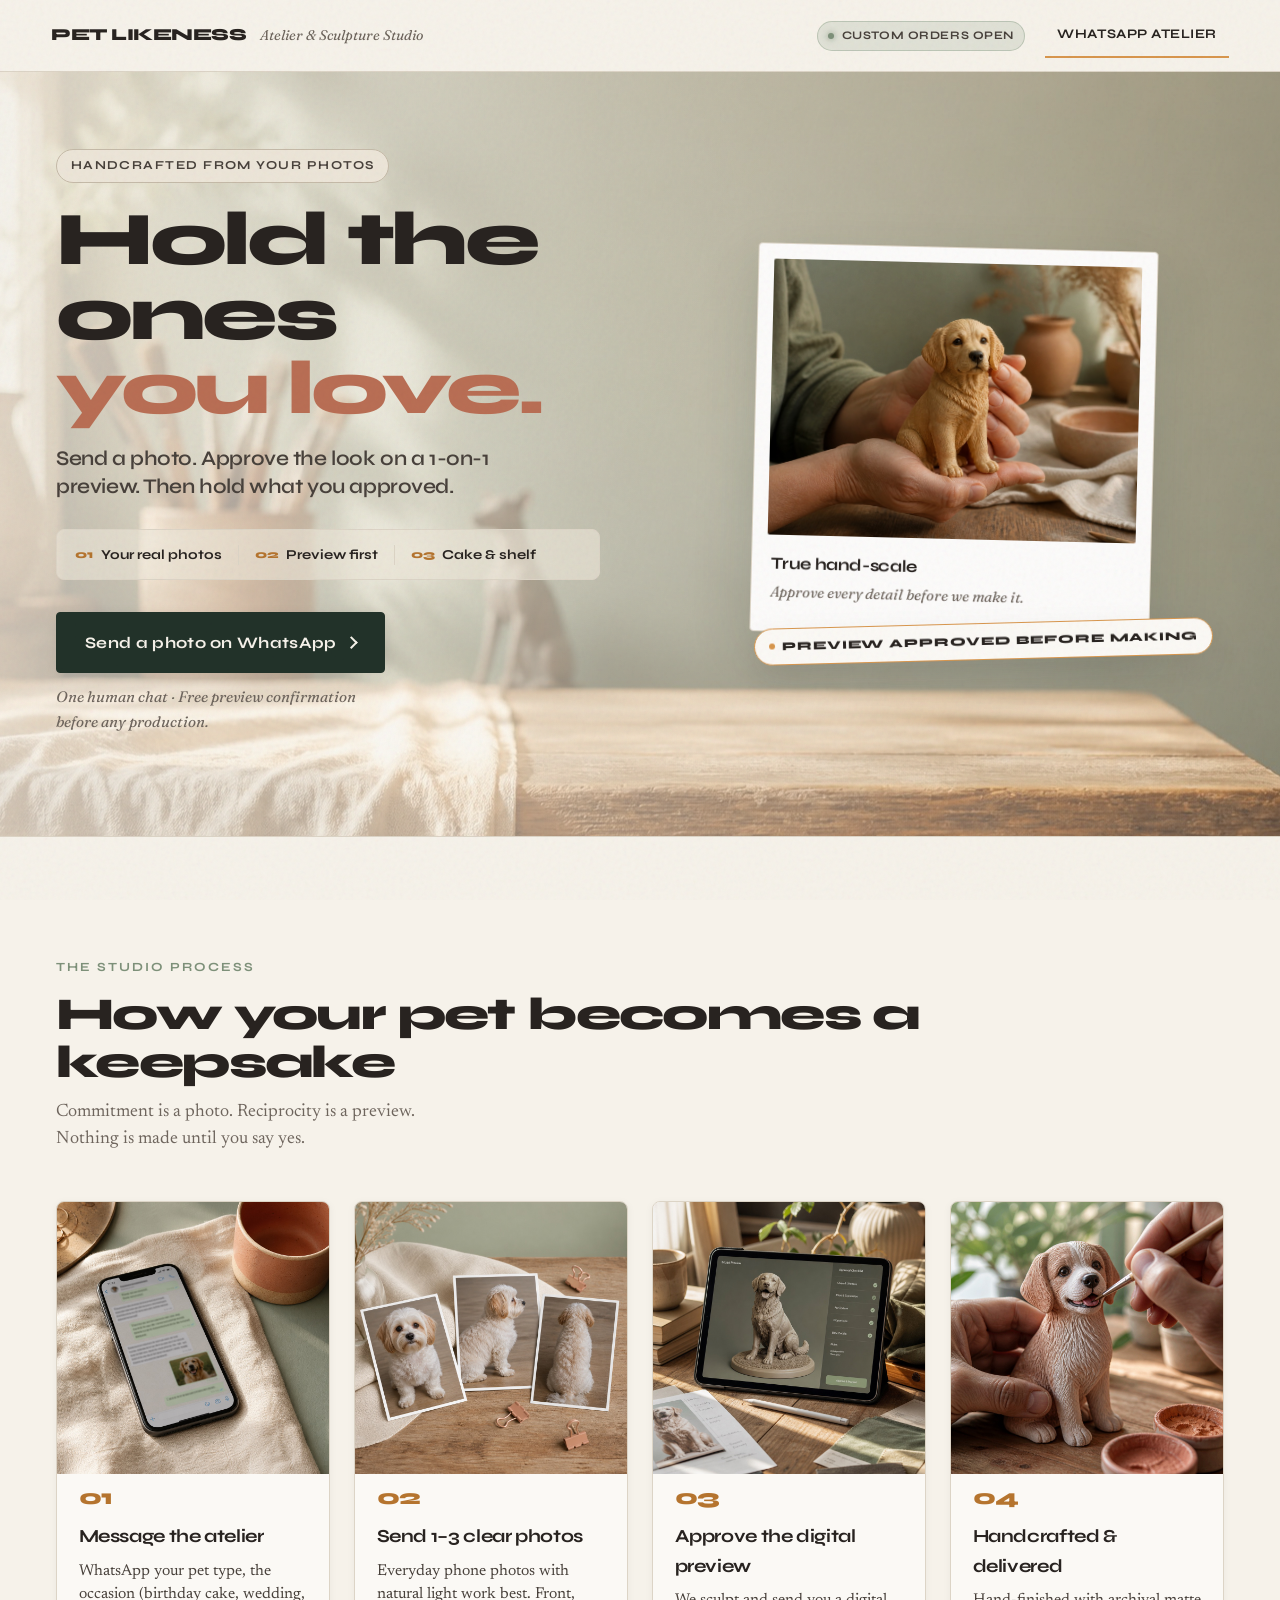
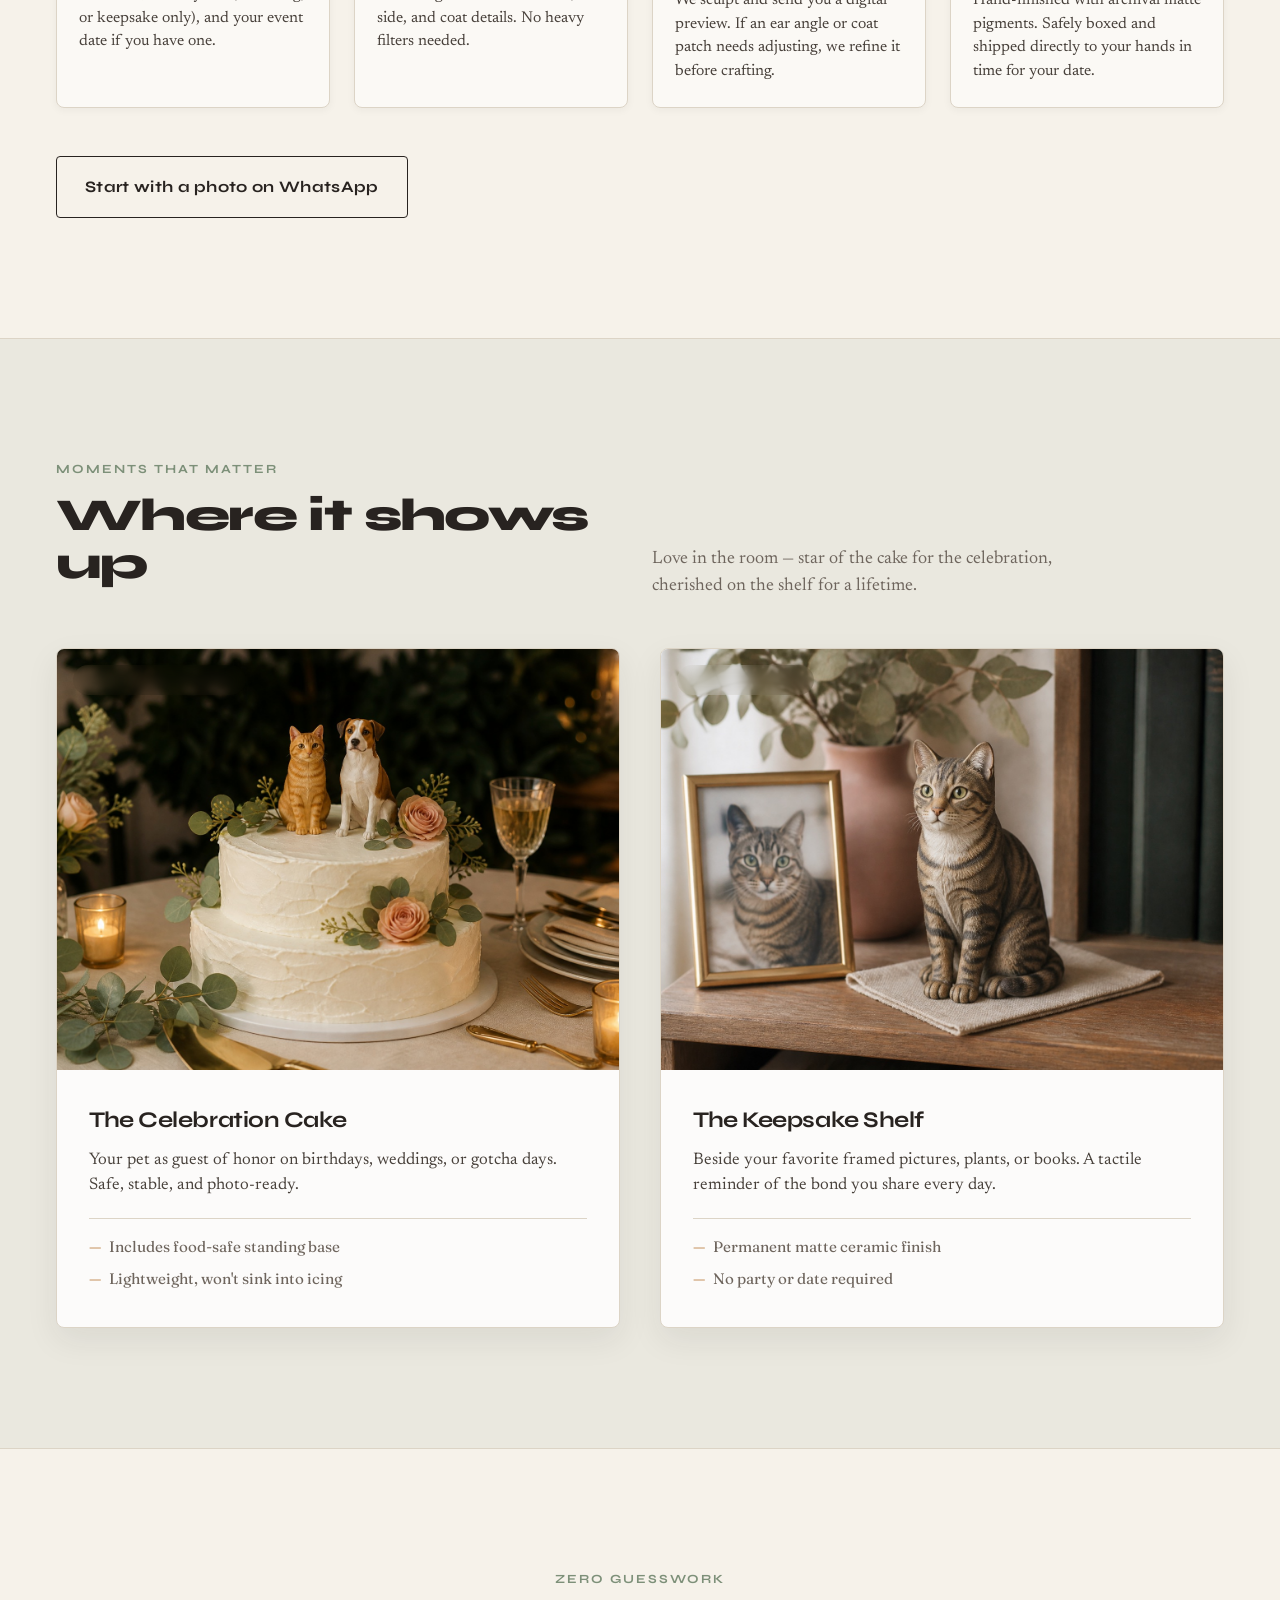
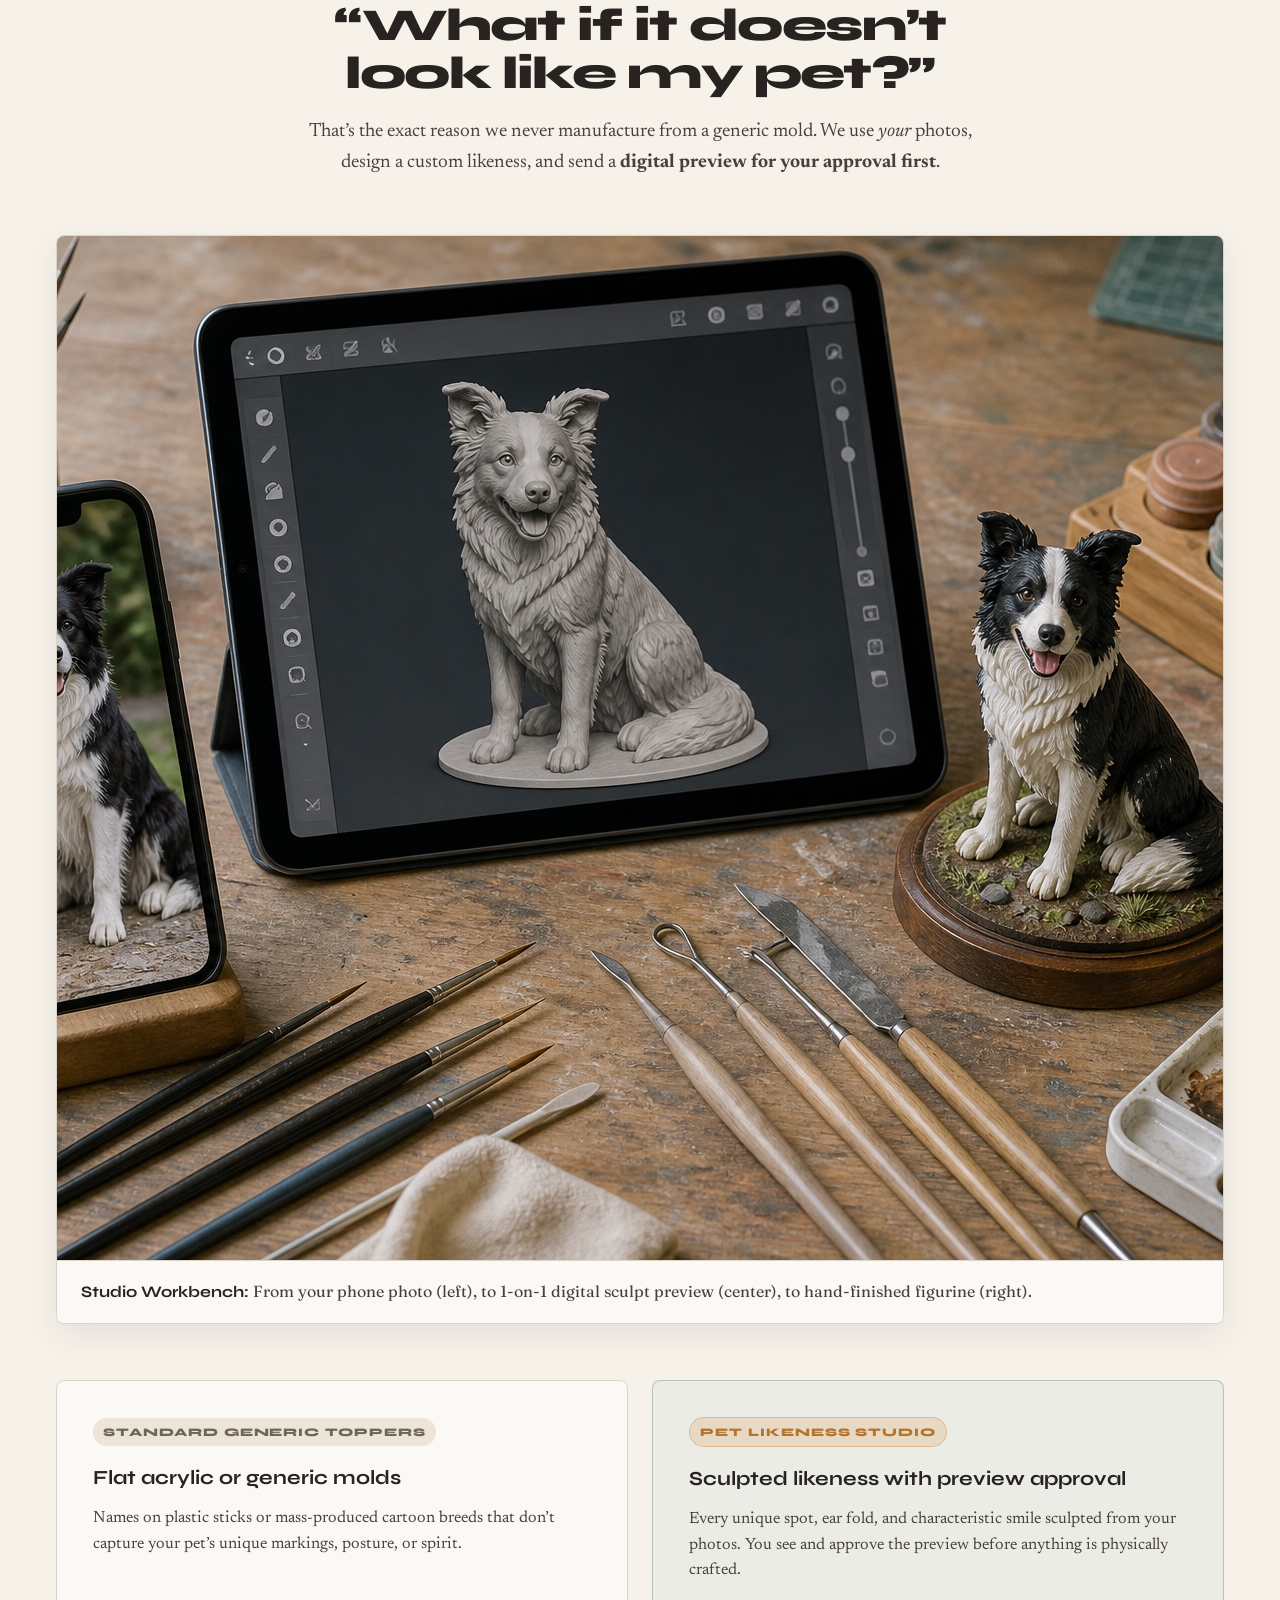
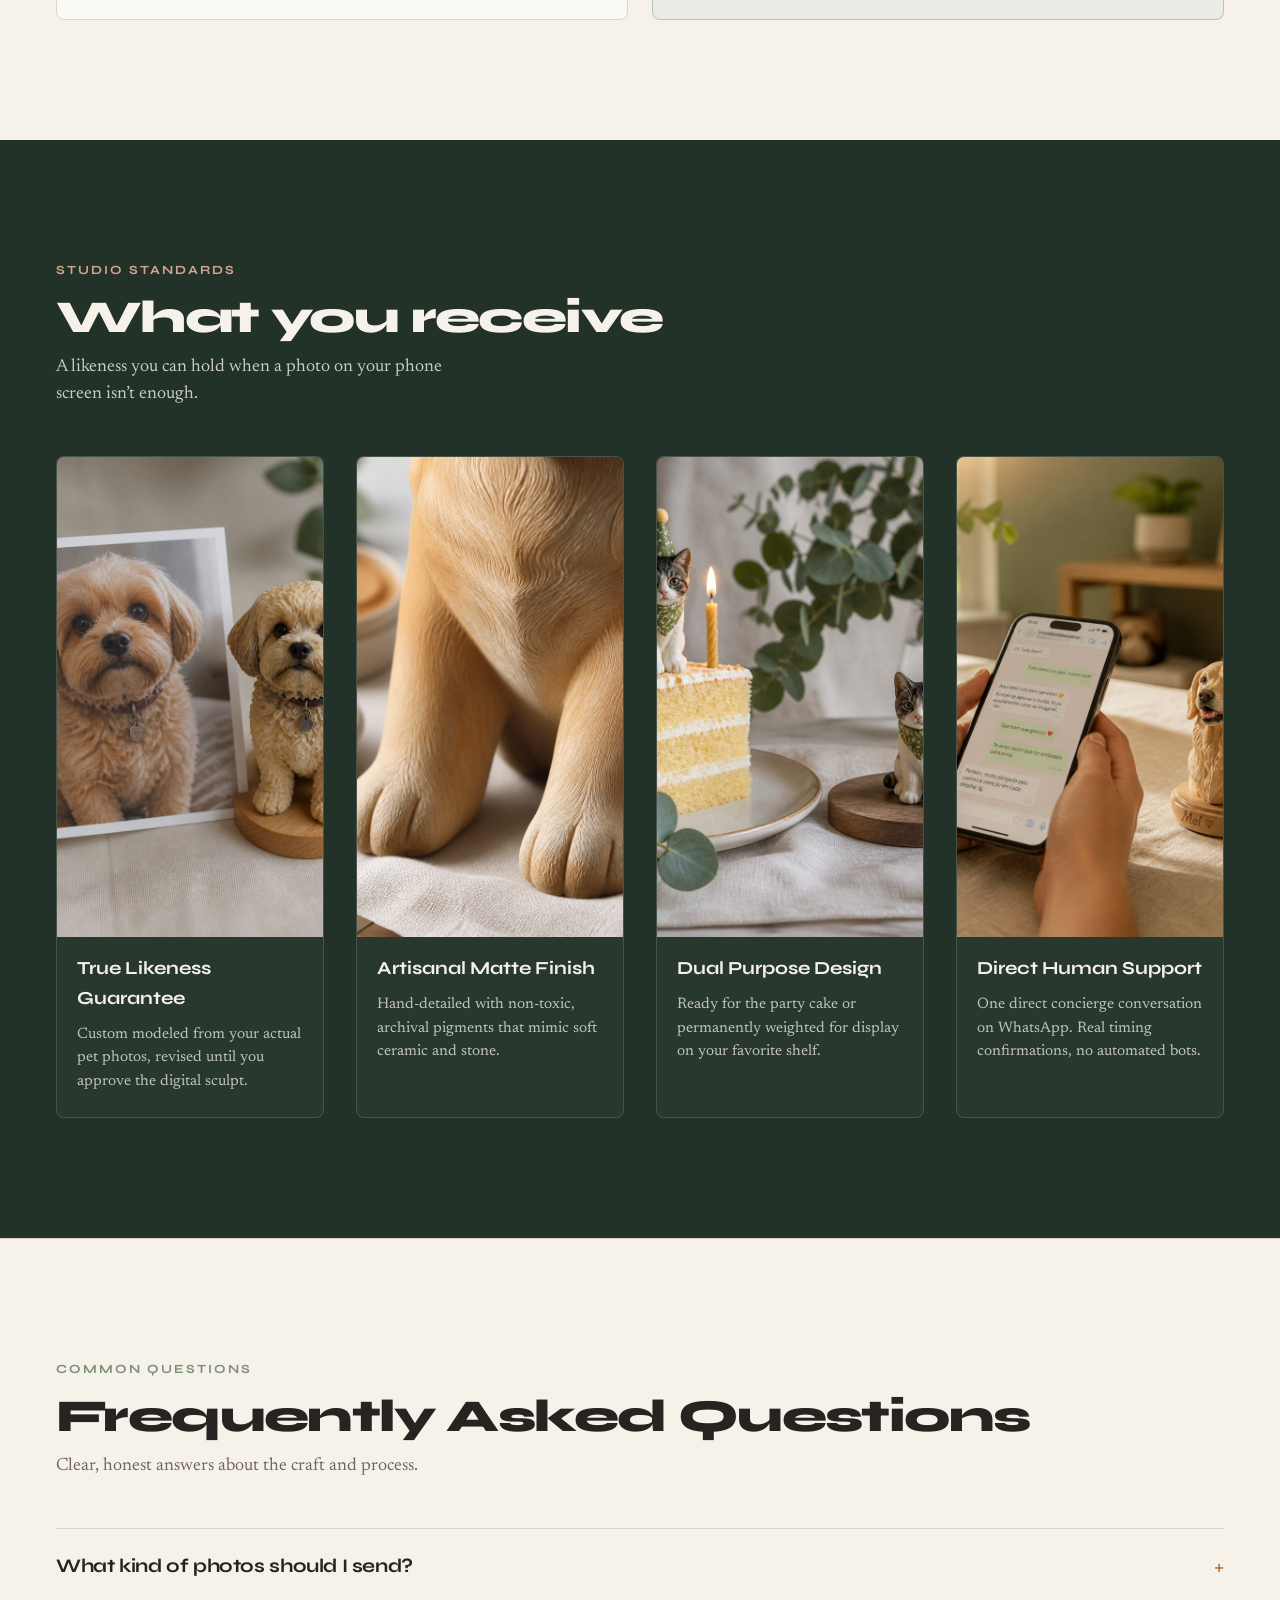
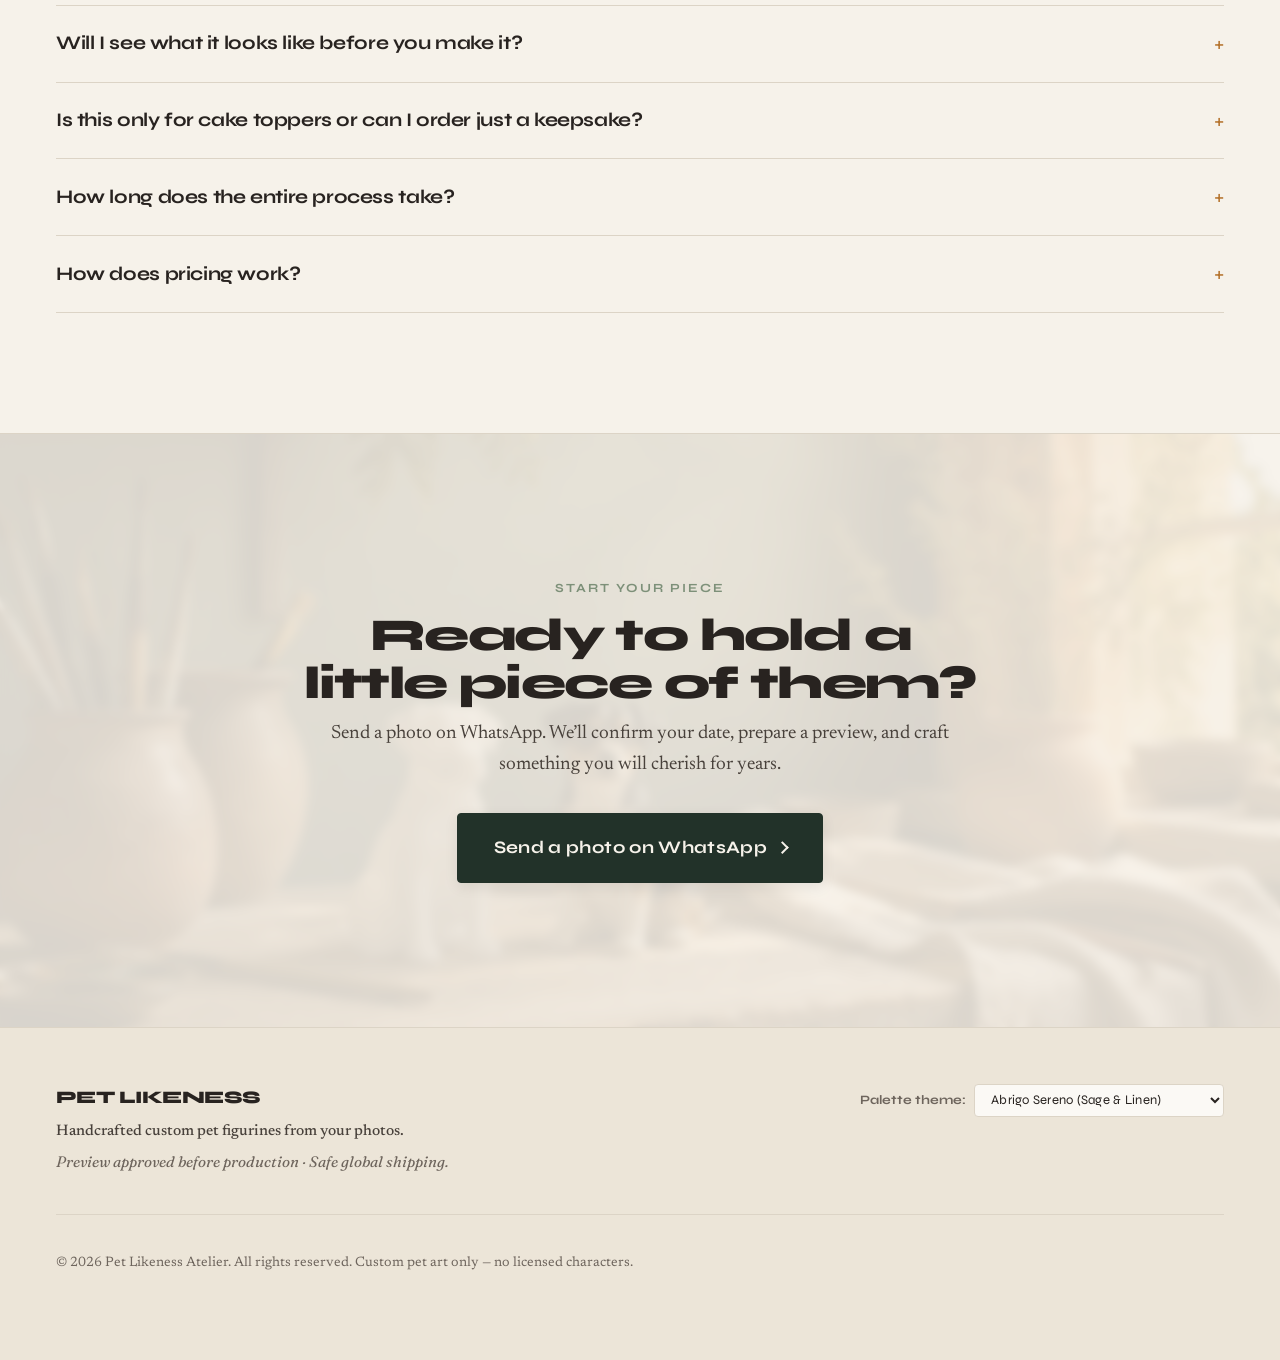
==== commit 8708c8cb: "fix(landing): harden mobile UX for conversion CTAs Adds --mobile-bar-offset, safe-area insets, short" ====
--- a/landing/index.html
+++ b/landing/index.html
@@ -30,7 +30,10 @@
       <span class="status-badge" aria-label="Studio status">
         <span class="status-dot"></span> Custom Orders Open
       </span>
-      <a class="topbar__wa js-wa" href="#">WhatsApp Atelier</a>
+      <a class="topbar__wa js-wa" href="#">
+        <span class="topbar__wa-full">WhatsApp Atelier</span>
+        <span class="topbar__wa-short">WhatsApp</span>
+      </a>
     </div>
   </header>
 
--- a/landing/styles.css
+++ b/landing/styles.css
@@ -61,6 +61,7 @@
   --r-pill: 9999px;
   --ease-out: cubic-bezier(0.16, 1, 0.3, 1);
   --max: 74rem;
+  --mobile-bar-offset: 0px;
 }
 
 [data-palette="cool-paper-warmth"] {
@@ -178,8 +179,9 @@
   display: flex;
   align-items: center;
   justify-content: space-between;
-  gap: 1.5rem;
-  padding: 1.1rem clamp(1.25rem, 5vw, 3.5rem);
+  gap: 0.75rem;
+  padding: 0.85rem clamp(1rem, 4vw, 3.5rem);
+  padding-top: calc(0.85rem + env(safe-area-inset-top, 0px));
   border-bottom: 1px solid var(--line);
   background: color-mix(in srgb, var(--paper) 92%, transparent);
   backdrop-filter: blur(12px);
@@ -261,9 +263,17 @@
   text-transform: uppercase;
   text-decoration: none;
   color: var(--ink);
-  padding: 0.35rem 0.75rem;
+  padding: 0.55rem 0.75rem;
+  min-height: 44px;
+  display: inline-flex;
+  align-items: center;
   border-bottom: 2px solid var(--accent);
   transition: all 150ms var(--ease-out);
+  flex-shrink: 0;
+}
+
+.topbar__wa-short {
+  display: none;
 }
 
 .topbar__wa:hover {
@@ -336,10 +346,10 @@
   margin: 0 0 1.15rem;
   font-family: var(--font-display);
   font-weight: 800;
-  font-size: clamp(2.8rem, 6.5vw, 4.75rem);
-  line-height: 0.95;
+  font-size: clamp(2.35rem, 9vw, 4.75rem);
+  line-height: 0.98;
   letter-spacing: -0.045em;
-  max-width: 10.5ch;
+  max-width: 12.5ch;
   color: var(--ink);
 }
 
@@ -362,15 +372,17 @@
 
 .hero__highlights {
   display: flex;
+  flex-wrap: wrap;
   align-items: center;
-  gap: 1.25rem;
+  gap: 0.65rem 1rem;
   margin-bottom: 2rem;
   padding: 0.85rem 1.15rem;
   background: color-mix(in srgb, var(--paper-2) 65%, transparent);
   border: 1px solid var(--line);
   border-radius: var(--r-card);
-  width: fit-content;
-  max-width: 100%;
+  width: 100%;
+  max-width: 34rem;
+  box-sizing: border-box;
 }
 
 .highlight-item {
@@ -478,8 +490,9 @@
 }
 
 .btn--small {
-  padding: 0.6rem 1.1rem;
-  font-size: 0.85rem;
+  padding: 0.75rem 1.15rem;
+  font-size: 0.9rem;
+  min-height: 44px;
 }
 
 /* Hero Media & Polaroid Showcase */
@@ -1189,7 +1202,8 @@
   backdrop-filter: blur(16px);
   -webkit-backdrop-filter: blur(16px);
   border-top: 1px solid var(--line);
-  padding: 0.85rem 1.25rem;
+  padding: 0.75rem 1.25rem;
+  padding-bottom: calc(0.75rem + env(safe-area-inset-bottom, 0px));
   box-shadow: 0 -4px 20px rgba(0, 0, 0, 0.08);
 }
 
@@ -1222,6 +1236,11 @@
   font-style: italic;
   font-size: 0.8rem;
   color: var(--muted);
+}
+
+.mobile-bar .btn {
+  flex-shrink: 0;
+  min-width: 7.5rem;
 }
 
 /* ==========================================================================
@@ -1236,8 +1255,50 @@
 }
 
 @media (max-width: 767px) {
+  :root {
+    --mobile-bar-offset: calc(4.75rem + env(safe-area-inset-bottom, 0px));
+  }
+
+  .status-badge {
+    display: none;
+  }
+
+  .topbar__wa-full {
+    display: none;
+  }
+
+  .topbar__wa-short {
+    display: inline;
+  }
+
+  .highlight-divider {
+    display: none;
+  }
+
+  .hero__highlights {
+    gap: 0.55rem 0.85rem;
+  }
+
+  .highlight-item {
+    font-size: 0.78rem;
+  }
+
+  .close {
+    padding-bottom: calc(5rem + var(--mobile-bar-offset));
+  }
+
   .foot {
-    padding-bottom: 6.5rem; /* Clearance for sticky mobile bar */
+    padding-bottom: calc(2.5rem + var(--mobile-bar-offset));
+  }
+
+  .btn--primary,
+  .btn--secondary,
+  .mobile-bar .btn {
+    min-height: 44px;
+  }
+
+  body {
+    overflow-x: hidden;
   }
 }
 
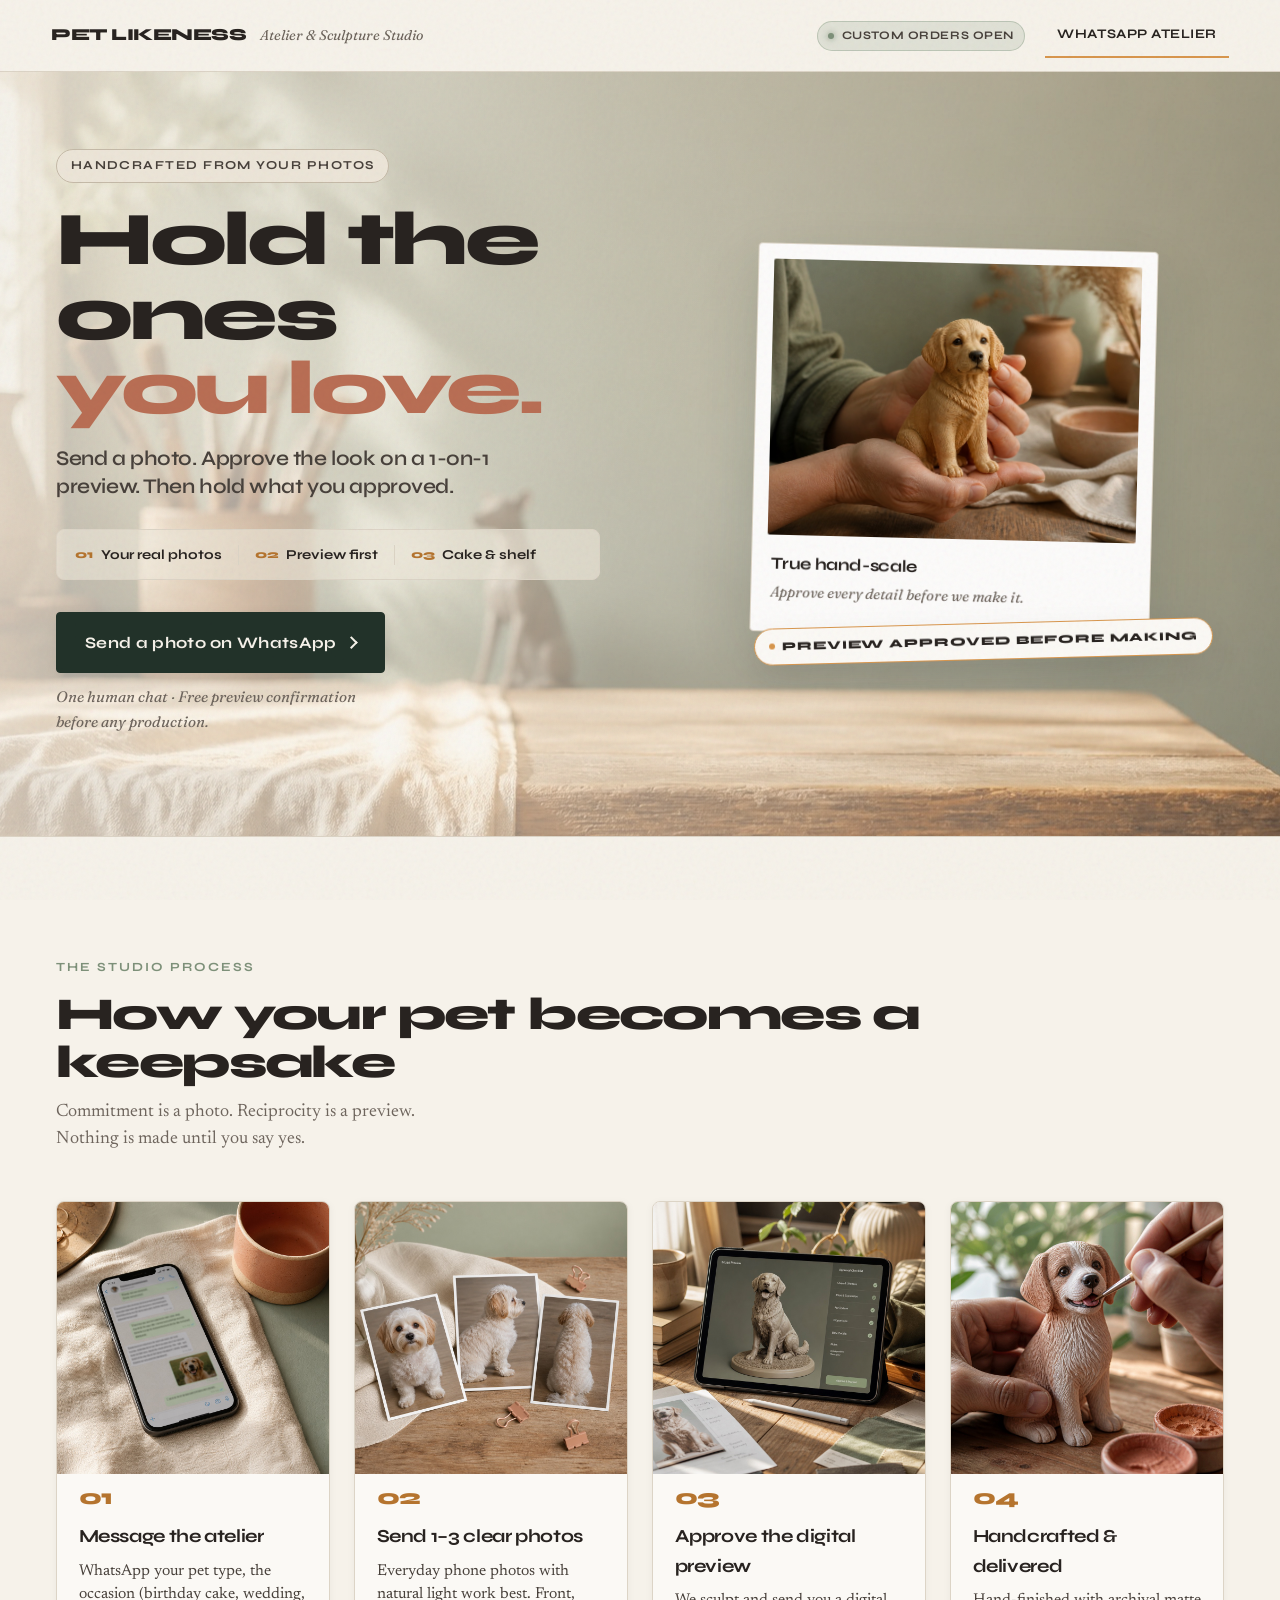
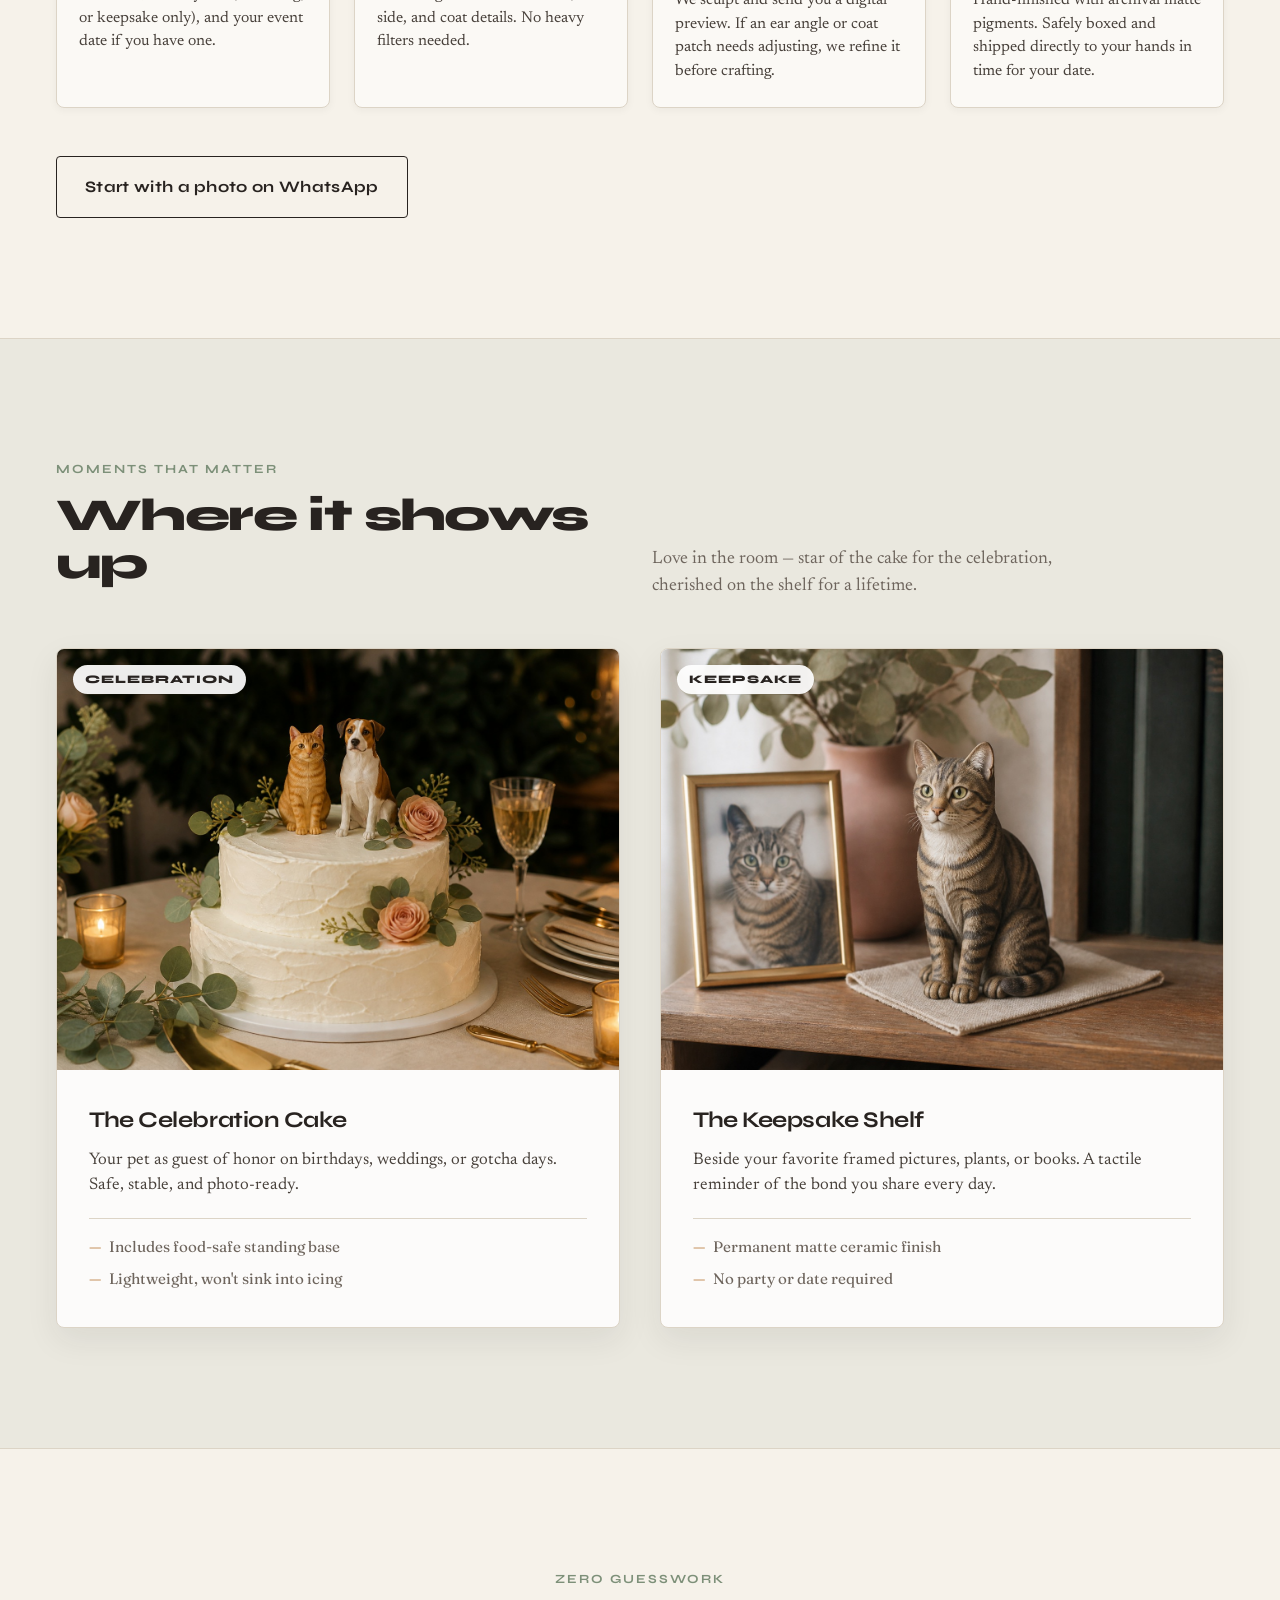
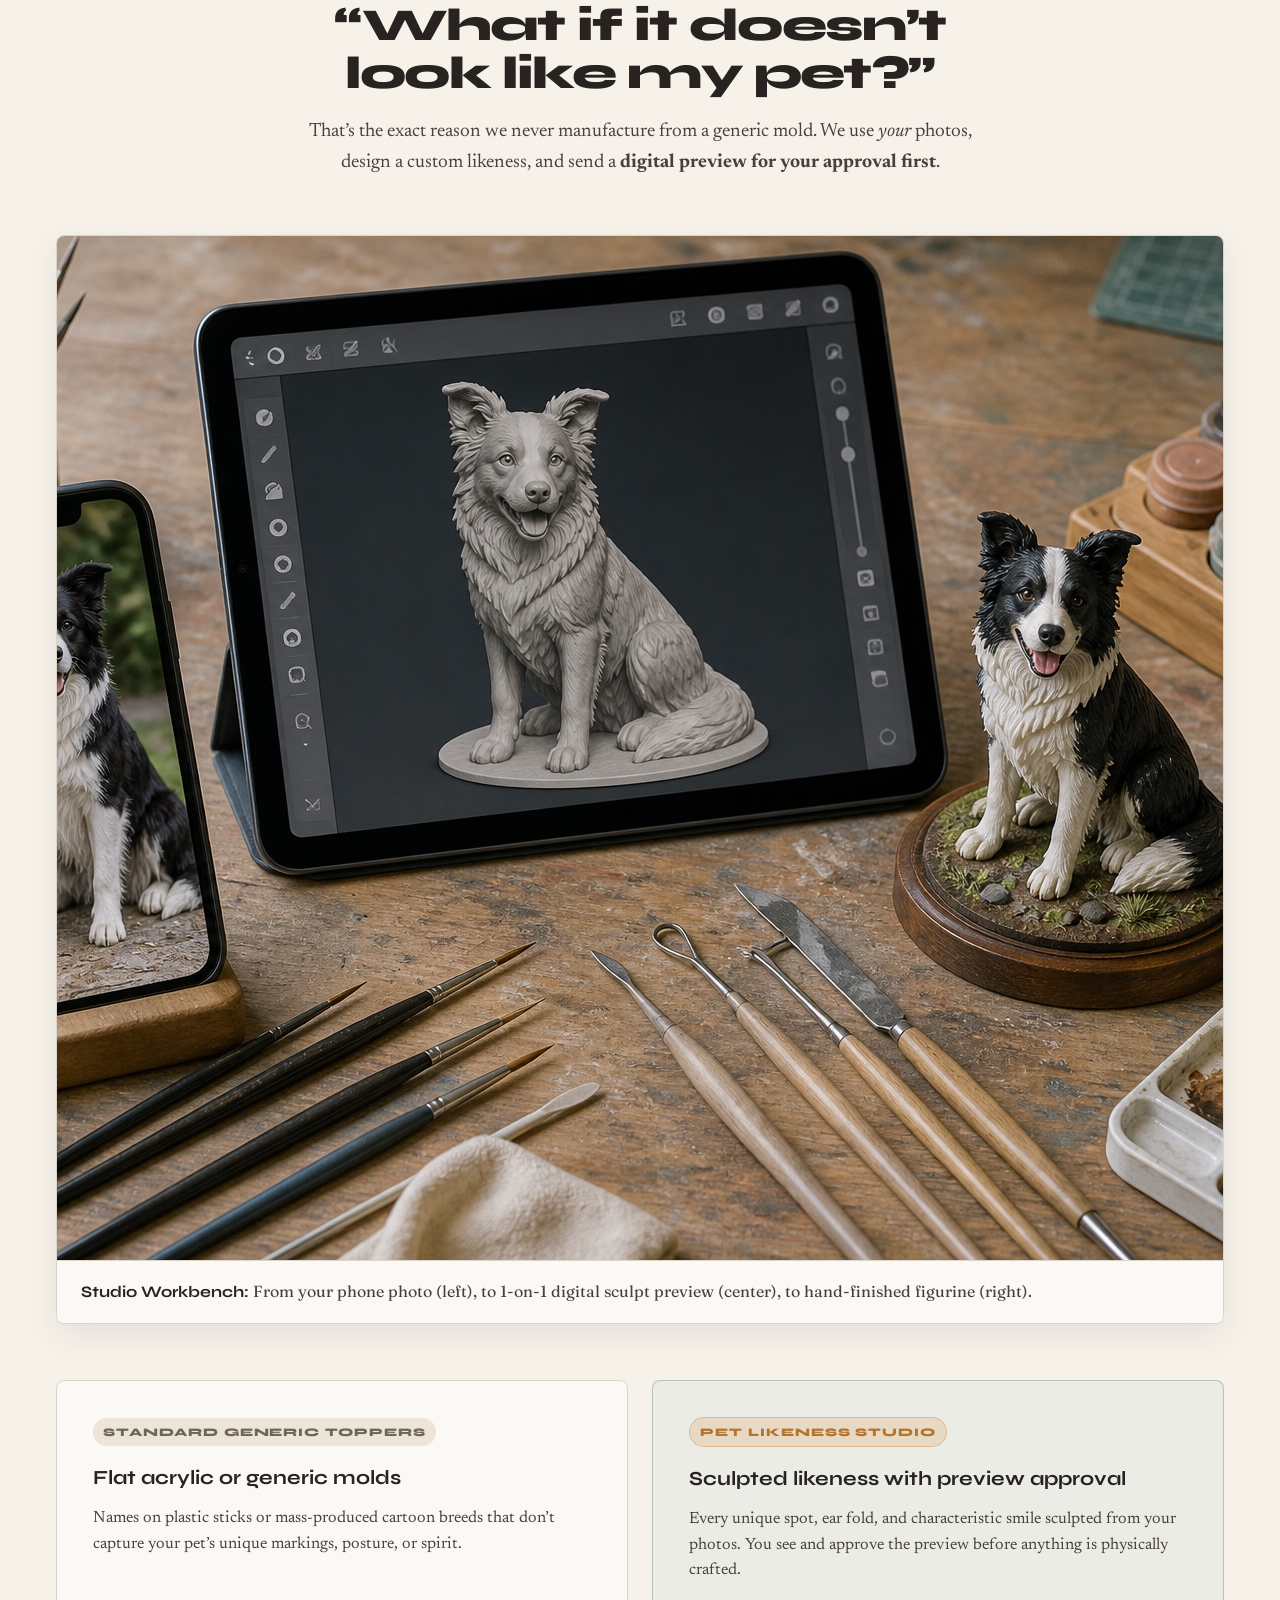
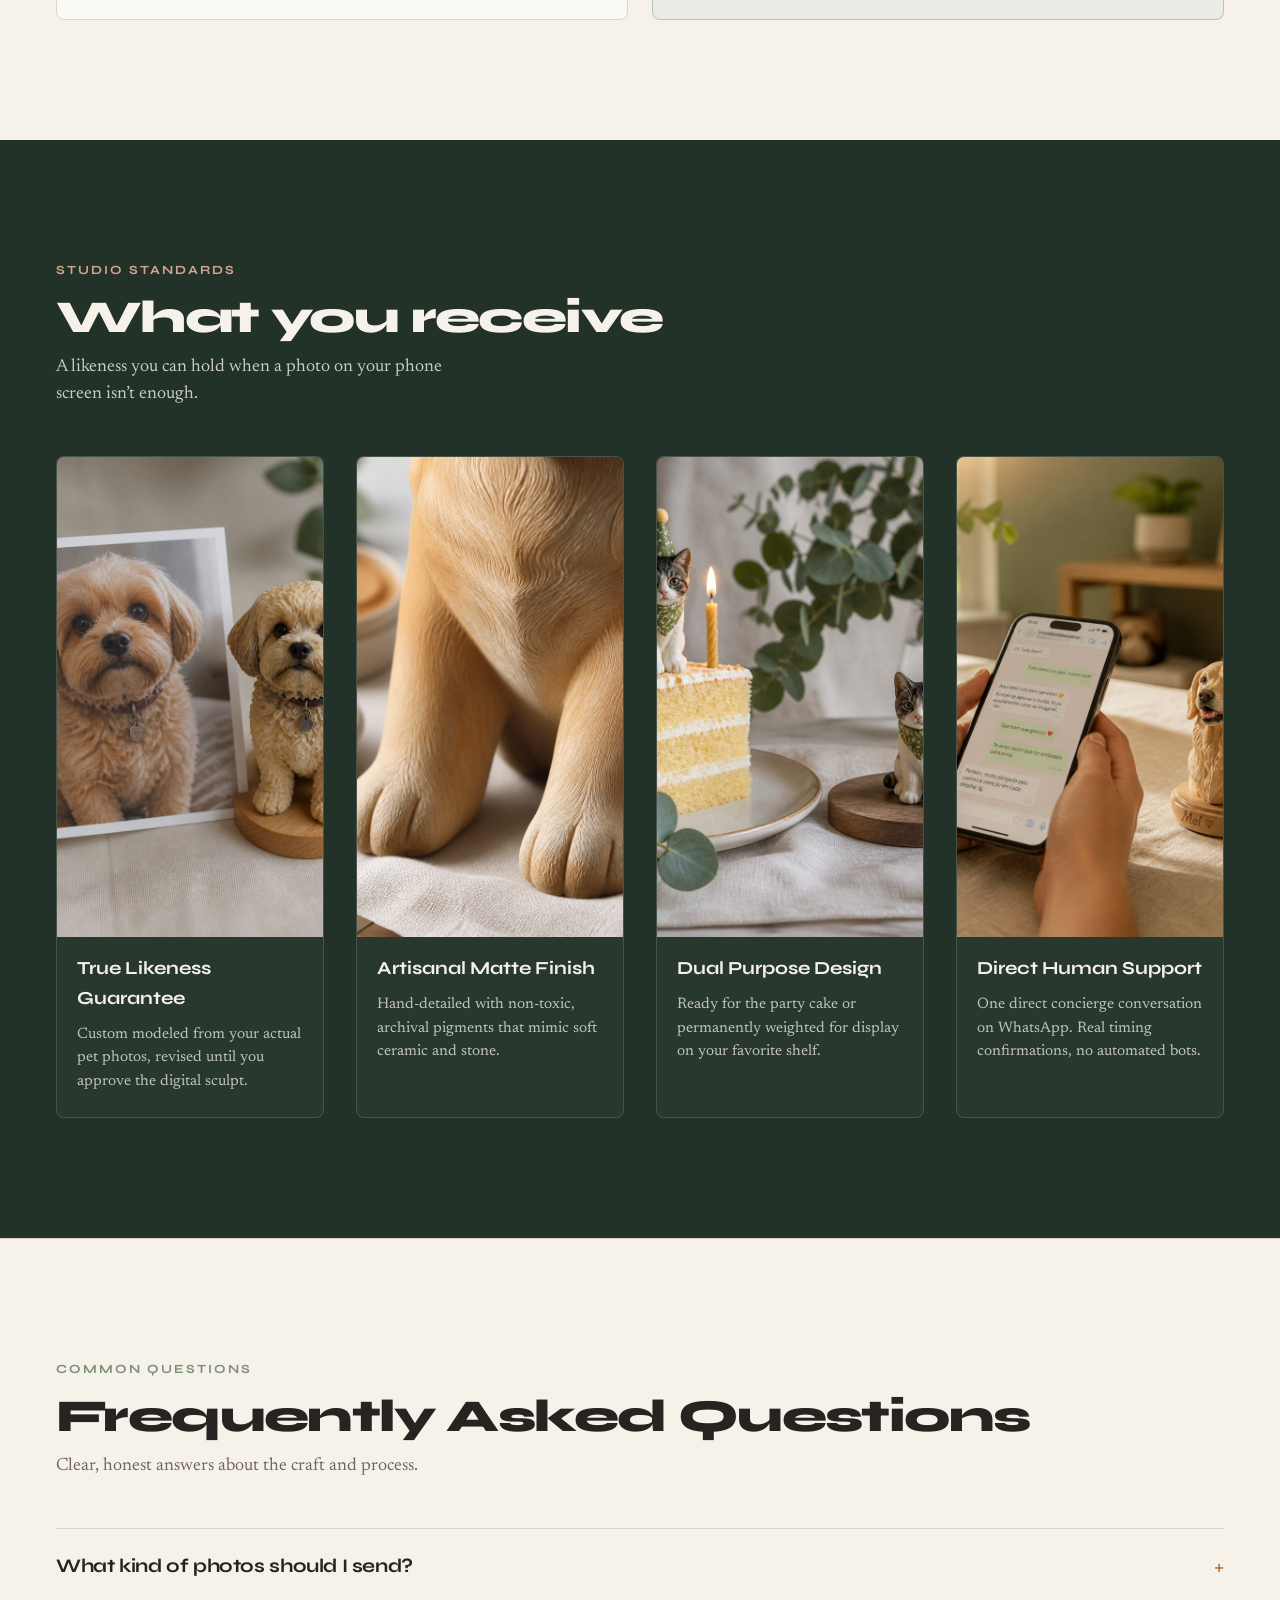
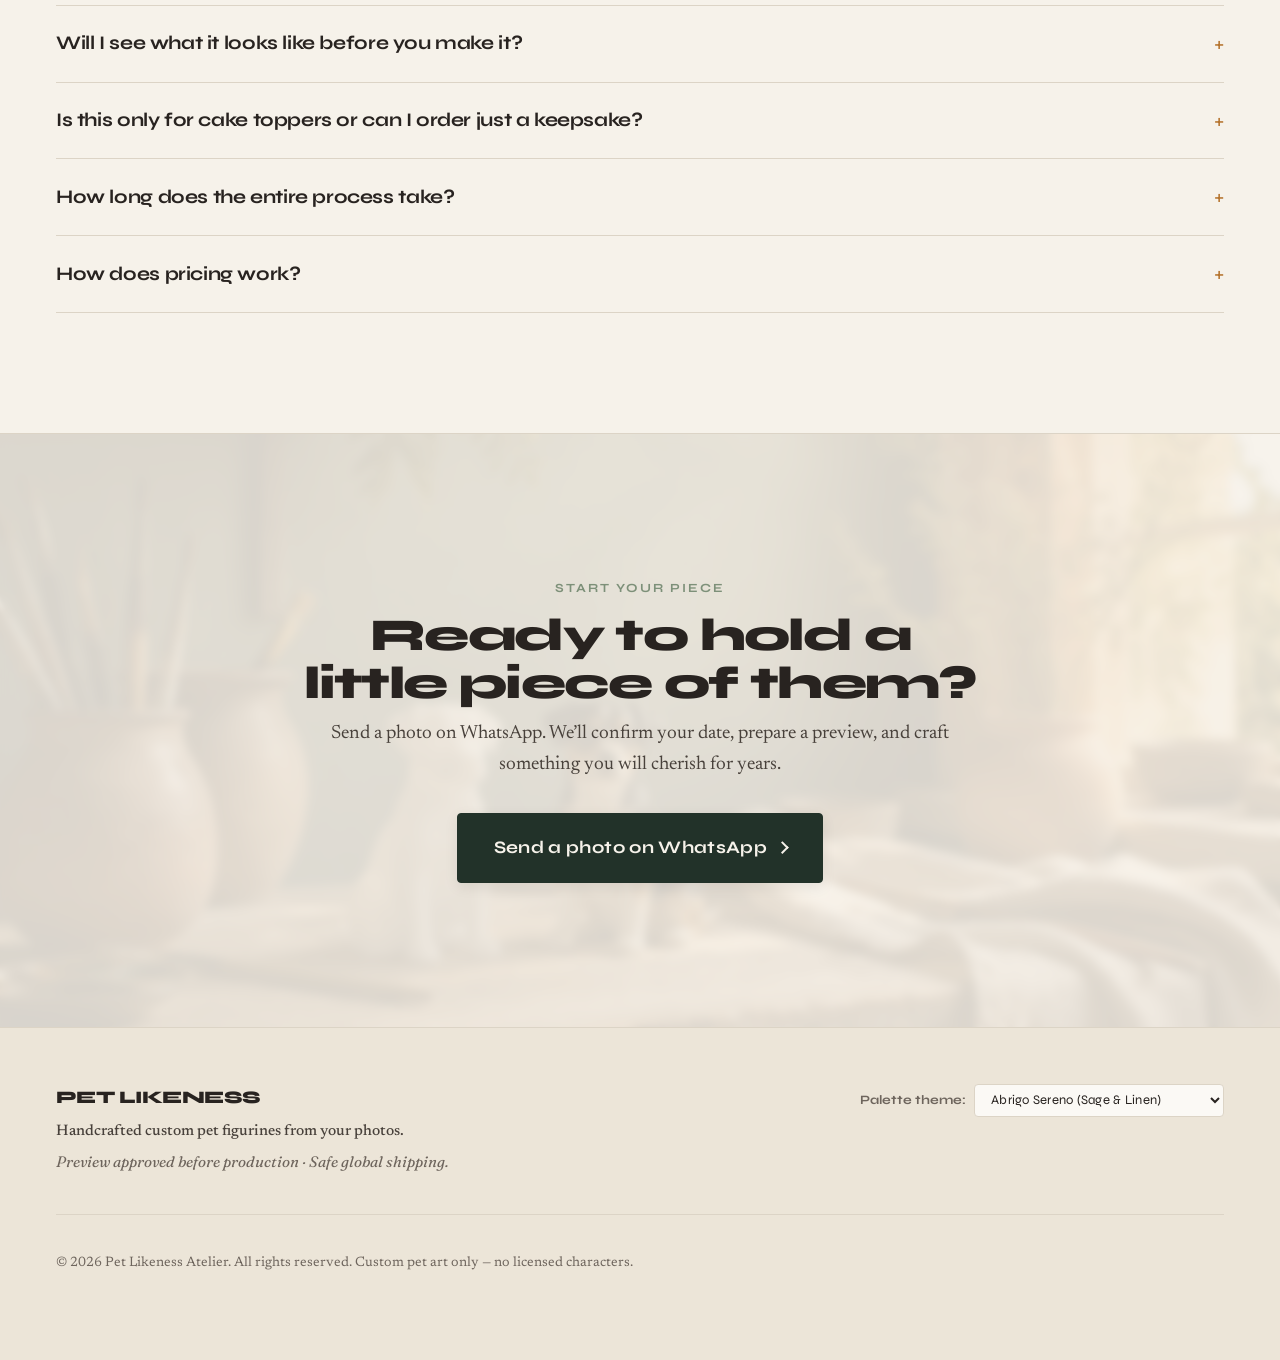
==== commit 1ac2759e: "fix(landing): close mobile Low findings from bug review Enables viewport-fit=cover for safe-area, ke" ====
--- a/landing/index.html
+++ b/landing/index.html
@@ -2,7 +2,7 @@
 <html lang="en" data-palette="abrigo-sereno">
 <head>
   <meta charset="UTF-8" />
-  <meta name="viewport" content="width=device-width, initial-scale=1" />
+  <meta name="viewport" content="width=device-width, initial-scale=1, viewport-fit=cover" />
   <title>Pet Likeness — Love you can hold | Custom Pet Figurine Studio</title>
   <meta
     name="description"
--- a/landing/styles.css
+++ b/landing/styles.css
@@ -1260,7 +1260,15 @@
   }
 
   .status-badge {
-    display: none;
+    position: absolute;
+    width: 1px;
+    height: 1px;
+    padding: 0;
+    margin: -1px;
+    overflow: hidden;
+    clip: rect(0, 0, 0, 0);
+    white-space: nowrap;
+    border: 0;
   }
 
   .topbar__wa-full {
@@ -1295,10 +1303,6 @@
   .btn--secondary,
   .mobile-bar .btn {
     min-height: 44px;
-  }
-
-  body {
-    overflow-x: hidden;
   }
 }
 
